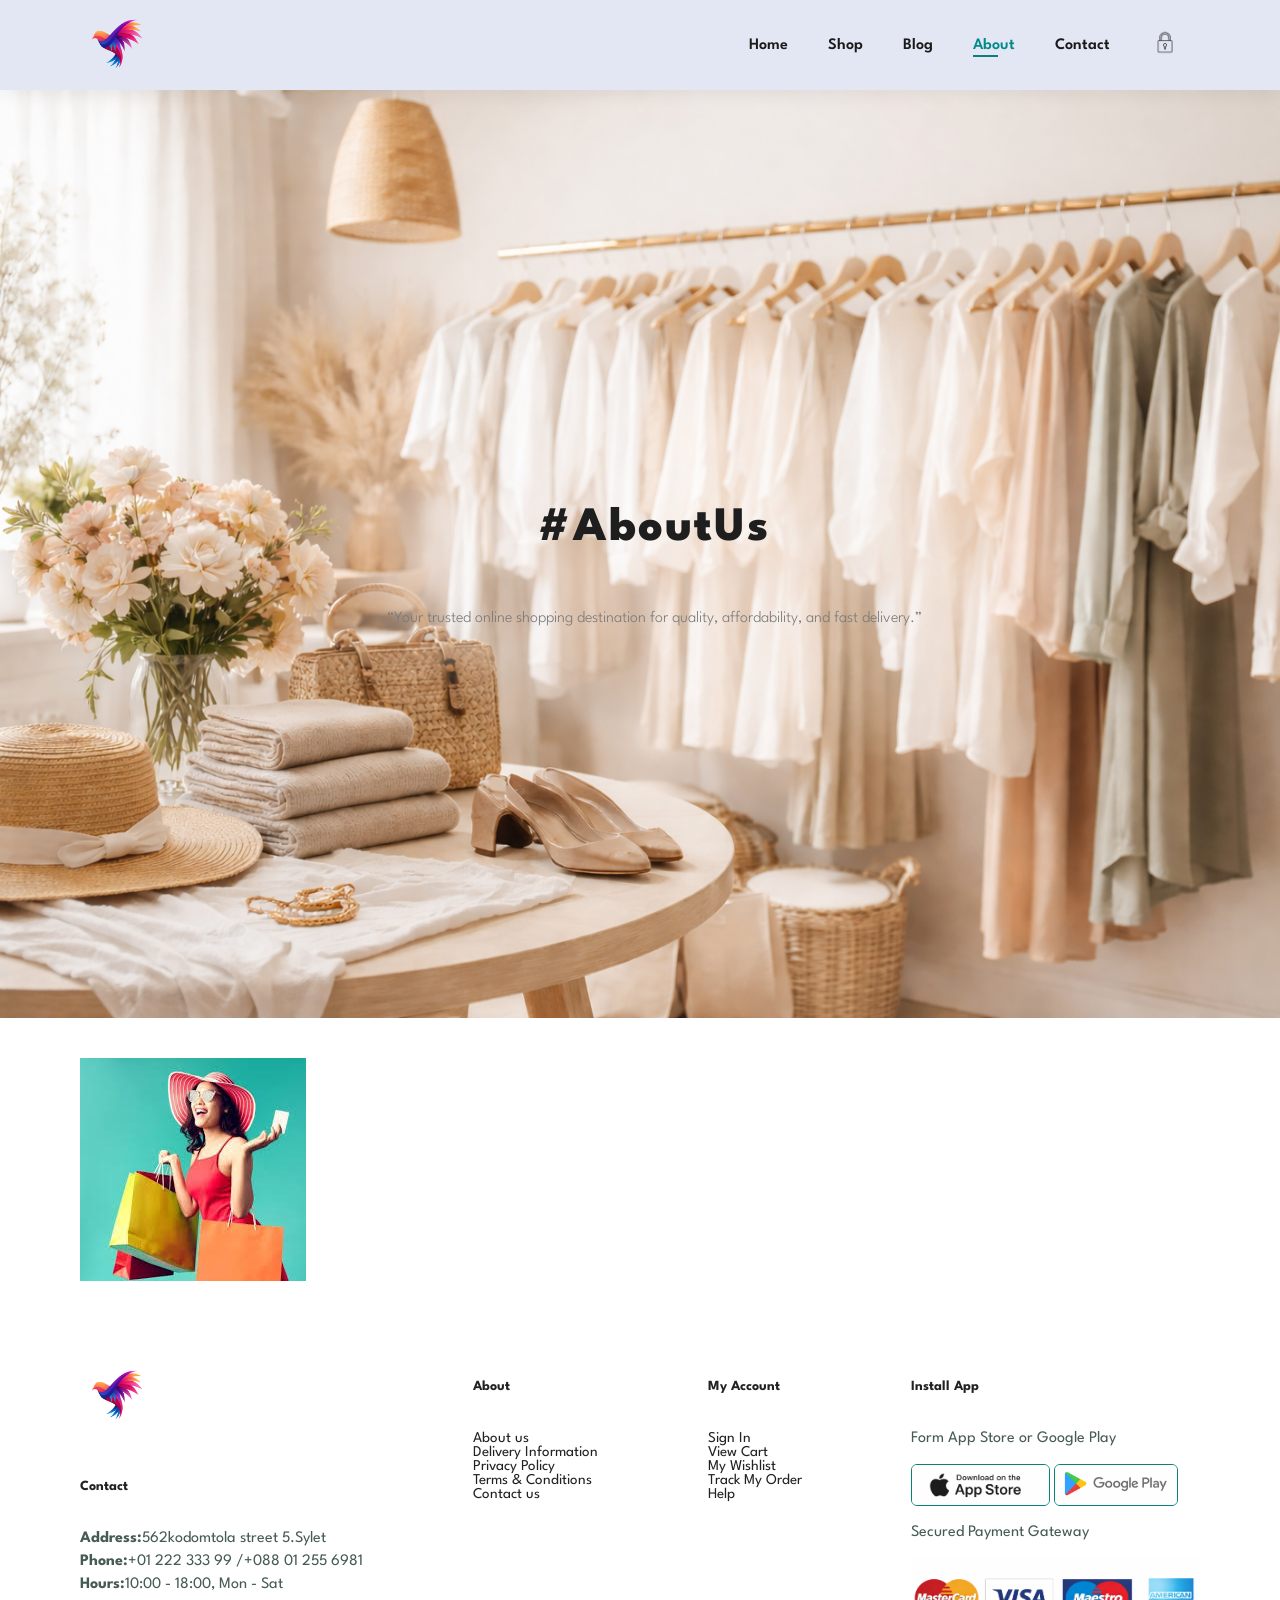
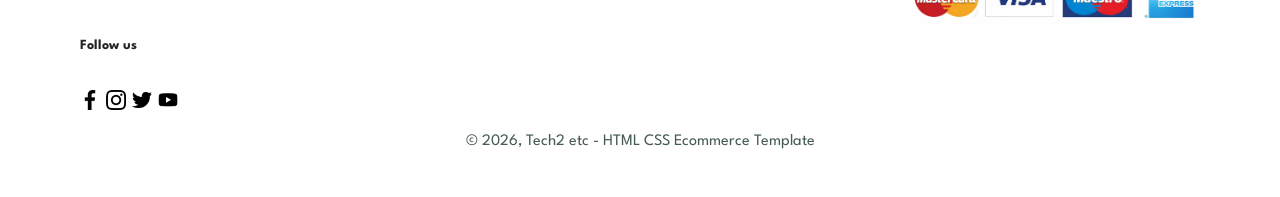
==== about.html @ f802324c "About.html" ====
<html lang="en">
    <head>
        <meta charset="UTF-8">
        <meta name="viewport" content="width=device-width, initial-scale=1.0">
        <title>Ecommerce</title>
        <link
    rel="stylesheet"
    href="https://cdnjs.cloudflare.com/ajax/libs/font-awesome/6.5.1/css/all.min.css"
    integrity="sha512-DTOQO9RWCH3ppGqcWaEA1BIZOC6xxalwEsw9c2QQeAIftl+Vegovlnee1c9QX4TctnWMn13TZye+giMm8e2LwA=="
    crossorigin="anonymous"
    referrerpolicy="no-referrer"
    />
    
        <link rel="stylesheet" href="style.css">
    </head>
    <body>
        
    <section id="header">
        <a href="#"><img src="image/logo3.png" height="70" class="logo"></a>
        <div>
            <ul id="navbar">
                <li><a  href="index.html">Home</a></li>
                <li><a  href="shop.html">Shop</a></li>
                <li><a  href="blog.html">Blog</a></li>
                <li><a class="active"  href="about.html">About</a></li>
                <li><a href="contact.html">Contact</a></li>
                <li id="lg-bag"><a href="cart.html"><img src="image/lock1.png" height="30"></a></li>
                <a href="#" id="close"><img src="image/close.png" height="10" alt=""></a>

            </ul>
        </div>
        <div id="mobile">
            <a href="cart.html"><img src="image/lock1.png" height="30"></a>
            <img id="bar" src="image/menu.png"height="30" alt="">
        </div>
    </section>
    <section id="page-header" class="about-header">
        <h2>#AboutUs</h2>
        <p>“Your trusted online shopping destination for quality, affordability, and fast delivery.”</p>
    </section>

   <section id="about-header" class="section-p1">
    <img src="image/About/P5.jpg" alt="About Image">
</section>

    <footer class="section-p1">
        <div class="col">
            <img class="logo" src="image/logo3.png" height="70" alt="">
            <h4>Contact</h4>
            <p><strong>Address:</strong>562kodomtola street 5.Sylet</p>
            <p><strong>Phone:</strong>+01 222 333 99 /+088 01 255 6981 </p>
            <p><strong>Hours:</strong>10:00 - 18:00, Mon - Sat</p>
            <div class="follow">
                <h4>Follow us</h4>
                <div class="icon">
                    <img src="image/facebook.png"height= "20" alt="">
                    <img src="image/instagram.png" height="20">
                    <img src="image/twitter.png"height= "20" alt="">
                    <img src="image/youtube.png"height= "20" alt="">

                </div>
            </div>
        </div>

        <div class="col">
            <h4>About</h4>
            <a href="#">About us</a>
            <a href="#">Delivery Information</a>
            <a href="#">Privacy Policy</a>
            <a href="#">Terms & Conditions</a>
            <a href="#">Contact us</a>
        </div>

        <div class="col">
            <h4>My Account</h4>
            <a href="#">Sign In</a>
            <a href="#">View Cart</a>
            <a href="#">My Wishlist</a>
            <a href="#">Track My Order</a>
            <a href="#">Help</a>
        </div>

        <div class="col install">
            <h4>Install App</h4>
            <p>Form App Store or Google Play</p>
            <div class="row">
                <img src="image/app store.png" height="40">
                <img src="image/google play 1.png "height="40" alt="">
            </div>
             <p>Secured Payment Gateway</p>
            <img src="image/pay.png"height="80" alt="">
             <g></g>
        </div>

        <div class="copyright">
            <p>© 2026, Tech2 etc - HTML CSS Ecommerce Template</p>
        </div>
    </footer>


    <script src="script.js"></script>
    </body>
    </html>
---- style.css ----
@import url('https://fonts.googleapis.com/css2?family=Spartan:wgth@100;200;300;400;500;600;700;800;900$display=swap');
body{
    margin:0;
    padding:0;
    box-sizing: border-box;
    font-family: 'Spartan',sans-serif;
}

h1{
    font-size: 50px;
    line-height: 64px;
    color:#222;
}

h2{
    font-size: 46px;
    line-height: 54px;
    color:#222;
}

h4{
    font-size: 20px;
    color:#222;
}

h6{
    font-weight: 700;
    font-size: 12px;
    
}
p{
    font-size: 16px;
    color:#465b52;
    margin: 15px 0 20px 0;
}

.section-p1{
    padding: 40px 80px;
}

.section-m1{
    margin: 40px 0;
}
button.normal{
    font-size: 14px;
    font-weight: 600;
    padding: 15px 30px;
    color: #000;
    background-color: #fff;
    border-radius: 4px;
    cursor: pointer;
    border: none;
    outline: none;
    transform: .2s;
}

button.white{
    font-size: 13px;
    font-weight: 600;
    padding: 11px 18px;
    color: #fff;
    background-color:transparent;
    cursor: pointer;
    border: 1px solid;
    outline: none;
    transform: .2s;
}
body{
    width: 100%;
}

#header{
    display: flex;
    align-items: center;
    justify-content: space-between;
    padding: 10px 80px;
    background: rgba(227, 230, 243, 0.98);
    box-shadow: 0 5px 15px rgba(0, 0, 0, 0.06);
    z-index: 999;
    position:sticky;
    top: 0;
    left: 0;
    
}
#navbar{
    display: flex;
    align-items: center;
    justify-content:center ;
}
#navbar li{
    list-style: none;
    padding: 0 20px;
    position: relative;
}

#navbar li a{
    text-decoration: none;
    font-size: 16px;
    font-weight: 600;
    color: #1a1a1a;
    transition: 0.3s ease;
}

#navbar li a:hover,
#navbar li a.active{
    color: darkcyan;
}
#navbar li a.active::after,
#navbar li a:hover::after{
    content: "";
    width:30%;
    height: 2px;
    background: #088178;
    position: absolute;
    bottom: -4px;
    left: 20px;
}

#mobile{
    display: none;
    align-items: center;
}
#close{
    display: none;
}


#hero{
    background-color: #e3e6f3fa; 
    
    background-image:url("image/back.png") ;
    height:90vh;
    width: 100%;
    background-size: contain;
    background-repeat: no-repeat;
    background-position:  top 25% right 0;
    background-blend-mode: multiply;
    padding: 0px 80px;
    display: flex;
    flex-direction: column;
    align-items:flex-start;
    justify-content: center;

}
#hero h1,
#hero h2,
#hero h4 {
  margin: 0;
  line-height: 1.2;
}
#hero h4{
    padding-bottom: 15px;
}
#hero h1{
    color: #088178;
}

#hero button {
  background-image: url("../image/button.png");
  background-color: transparent;
  background-repeat: no-repeat;
  background-size: 100% 100%;   

  color: #088178;
  border: 0;
  padding: 14px 80px 14px 65px;
  cursor: pointer;
  font-weight: 700;
  font-size: 15px;
}
#feature {
    display: flex;
    align-items: center;
    justify-content:space-between ;
    flex-wrap: wrap;
}
#feature .fe-box{
    width: 150px;
    text-align: center;
    padding:  15px;
    box-shadow: 20px 20px 34px rgba(0, 0, 0, 0.03);
    border: 1px solid #cce7d0;
    border-radius: 4px;
    margin: 15px 0;
}

#feature .fe-box:hover{
    box-shadow: 10px 10px 54px rgba(70, 62, 221, 0.3);
}
#feature .fe-box img{
    width: 100%;
    height: 100px;
    object-fit: cover;
    margin-bottom: 10px;
}
#feature .fe-box h6{
    display:inline-block;
    padding: 9px 10px 6px 8px;
    line-height: 1;
    border-radius: 4px;
    color: #088178;
    background-color: #fddde4;
}
#feature .fe-box:nth-child(2) h6{
    background-color:#cdebbc ;
}
#feature .fe-box:nth-child(3) h6{
    background-color:#d1e8f2 ;
}
#feature .fe-box:nth-child(4) h6{
    background-color:#cdd4f8 ;
}
#feature .fe-box:nth-child(5) h6{
    background-color:#f6dbf6 ;
}
#feature .fe-box:nth-child(6) h6{
    background-color:#fff2e5 ;
}
#product1,
#product2{
    text-align: center;
}
#product1 .pro-container,
#product2 .pro-container{
    display: flex;
    justify-content: space-between;
    padding-top:20px ;
    flex-wrap: wrap;
}
.category-heading{
    flex-basis: 100%;
    width: 100%;
    text-align: left;
    margin-top: 40px;
    margin-bottom: 10px;
    font-size: 26px;
}
#product1 .pro,
#product2 .pro{
    width:22%;
    min-width: 250px;
    padding: 10px 12px;
    border:1px solid #cce7d0;
    border-radius: 25px;
    cursor: pointer;
    box-shadow: 20px 20px 30px rgba(0,0,0,0.02);
    margin: 15px 0;
    transition: 0.2s ease;
    position: relative;
    
}
#product1 .pro:hover,
#product2 .pro:hover{
    box-shadow: 10px 10px 54px rgba(70, 62, 221, 0.3);
}

#product1 .pro img,
#product2 .pro img{
    width: 100%;
    height: 250px;
    object-fit:fill;
    border-radius: 20px ;
}
#product1 .pro .des,
#product2 .pro .des{
    text-align: start;
    padding: 6px 0;
    

}

#product1 .pro .des span,
#product2 .pro .des span{
    color: #606063;
    font-size: 12px;
}
#product1 .pro .des h5,
#product2 .pro .des h5{
    padding: 4px;
    color: #1a1a1a; 
    font-size: 20px;
    
}
#product1 .pro .des i,
#product2 .pro .des i {
    font-size: 12px;
    color: rgb(243,181,25);
}

#product1 .pro .des h4,
#product2 .pro .des h4{
    padding-top: 7px;
    font-size: 20px;
    font-weight: 700;
    color: #088178;
    
}
#product1 .pro .des span,
#product1 .pro .des h5,
#product1 .pro .des h4 {
    margin: 2px 0;
    line-height: 1.2;}
#product2 .pro .des span,
#product2 .pro .des h5,
#product2 .pro .des h4 {
    margin: 2px 0;
    line-height: 1.2;
}
#product1 .pro .cart,
#product2 .pro .cart{
    width: 40px;
    height: 40px;
    line-height: 40px;
    display: flex;
    align-items: center !important;
    justify-content: center !important;
    border-radius: 50%;
    background-color: #e8f6ea !important;
    color: #088178 !important;
    border:1px solid #cce7d0;
    cursor: pointer;
    position: absolute;
    bottom: 20px;
    right: 10px;
}
/* Lightbox styles - White background like Amazon/Daraz */
.lightbox {
    display: none;
    position: fixed;
    z-index: 1000;
    left: 0;
    top: 0;
    width: 100%;
    height: 100%;
    background-color: rgba(255,255,255,0.98);
}

.lightbox-content {
    position: relative;
    width: 90%;
    height: 90%;
    margin: 2% auto;
    display: flex;
    gap: 30px;
    background: white;
    border-radius: 12px;
    box-shadow: 0 10px 40px rgba(0,0,0,0.2);
    padding: 30px;
}

/* Left side - Image section */
.image-section {
    flex: 1;
    display: flex;
    flex-direction: column;
    align-items: center;
    justify-content: center;
    position: relative;
    background: #fafafa;
    border-radius: 8px;
    padding: 20px;
}

.lightbox-img {
    max-width: 100%;
    max-height: 60vh;
    object-fit: contain;
    border-radius: 8px;
}

/* Right side - Product details */
.details-section {
    flex: 0.8;
    padding: 20px;
    overflow-y: auto;
}

.product-title {
    font-size: 24px;
    font-weight: 600;
    color: #333;
    margin-bottom: 15px;
    line-height: 1.3;
}

.product-category {
    display: inline-block;
    background: #f0f0f0;
    padding: 5px 15px;
    border-radius: 20px;
    font-size: 14px;
    color: #666;
    margin-bottom: 20px;
}

.product-description {
    font-size: 16px;
    line-height: 1.8;
    color: #444;
    margin: 20px 0;
    padding: 15px 0;
    border-top: 1px solid #eee;
    border-bottom: 1px solid #eee;
}

.product-price {
    font-size: 32px;
    font-weight: 700;
    color: #e67e22;
    margin: 20px 0;
}

.product-price small {
    font-size: 16px;
    font-weight: 400;
    color: #999;
}

.rating-section {
    display: flex;
    align-items: center;
    gap: 15px;
    margin: 20px 0;
}

.stars {
    color: #f9c74f;
    font-size: 20px;
}

.rating-count {
    color: #666;
    font-size: 14px;
}

.stock-status {
    color: #27ae60;
    font-weight: 600;
    margin: 15px 0;
}

.stock-status.low-stock {
    color: #e67e22;
}

.stock-status.out-stock {
    color: #e74c3c;
}

.add-to-cart-btn {
    background: #e67e22;
    color: white;
    border: none;
    padding: 15px 40px;
    font-size: 18px;
    border-radius: 8px;
    cursor: pointer;
    transition: 0.3s;
    margin-top: 20px;
}

.add-to-cart-btn:hover {
    background: #d35400;
    transform: scale(1.02);
}

/* Close button */
.close {
    position: absolute;
    top: 20px;
    right: 30px;
    color: #333;
    font-size: 40px;
    font-weight: 300;
    cursor: pointer;
    z-index: 1001;
    transition: 0.3s;
}

.close:hover {
    color: #e67e22;
    transform: rotate(90deg);
}

/* Navigation buttons */
.lightbox-prev, .lightbox-next {
    position: absolute;
    top: 50%;
    transform: translateY(-50%);
    background: white;
    color: #333;
    border: 1px solid #ddd;
    padding: 15px 20px;
    font-size: 24px;
    cursor: pointer;
    border-radius: 50%;
    transition: 0.3s;
    z-index: 1001;
    box-shadow: 0 2px 10px rgba(0,0,0,0.1);
}

.lightbox-prev:hover, .lightbox-next:hover {
    background: #f8f8f8;
    color: #e67e22;
    border-color: #e67e22;
}

.lightbox-prev { left: -10px; }
.lightbox-next { right: -10px; }

/* Image counter */
.lightbox-counter {
    position: absolute;
    bottom: 20px;
    left: 50%;
    transform: translateX(-50%);
    color: #666;
    background: rgba(255,255,255,0.9);
    padding: 5px 15px;
    border-radius: 20px;
    font-size: 14px;
    border: 1px solid #eee;
}

/* Thumbnails */
.thumbnail-container {
    display: flex;
    gap: 10px;
    margin-top: 20px;
    padding: 10px 0;
    max-width: 100%;
    overflow-x: auto;
}

.thumbnail-container img {
    width: 60px;
    height: 60px;
    object-fit: cover;
    border-radius: 5px;
    cursor: pointer;
    border: 2px solid transparent;
    transition: 0.3s;
}

.thumbnail-container img:hover {
    border-color: #e67e22;
    transform: scale(1.05);
}

.thumbnail-container img.active-thumbnail {
    border-color: #e67e22;
    box-shadow: 0 0 10px rgba(230,126,34,0.3);
}

/* Hide scrollbar but keep functionality */
.thumbnail-container::-webkit-scrollbar {
    height: 5px;
}

.thumbnail-container::-webkit-scrollbar-thumb {
    background: #ccc;
    border-radius: 5px;
}
#banner {
    display:flex;
    flex-direction: column;
    justify-content: center;
    align-items:flex-start;
    text-align:left;
    padding-left: 50px;
    background-image:url("image/b2.png") ;
    width: 100%;
    height: 40vh;
    background-size: cover;
    background-position: center;
}
#banner h4{
    color: #cce7d0;
    font-size: 16px;
}
#banner h2{
    color: #cce7d0;
    font-size: 30px;
    padding: 10px 0;
}
#banner h2 span{
    color:#e74c3c;
    
}
#banner h2,
#banner h4 ,
#banner3 h2,
#banner3 h3{
  margin: 0;
  line-height: 1.2;
}
#banner button:hover{
    background: #088178;
    color: #fff;

}
#sm-banner{
    display: flex;
    justify-content: space-between;
    flex-wrap: wrap;
}
#banner3{
    display: flex;
    justify-content: space-between;
    flex-wrap: wrap;
    padding: 0 80px;
    gap:15px;
}
#sm-banner .banner-box{
    display:flex;
    flex-direction: column;
    justify-content: center;
    align-items:flex-start;
    padding-left: 50px;
    background-image:url("image/b5.png") ;
    min-width: 580px;
    height: 50vh;
    background-size: cover;
    background-position: center;
}
#sm-banner .banner-box2{
     background-image:url("image/b3.png") ;
}
#sm-banner h4{
    color:#fff;
    font-size: 20px;
    font-weight: 300;
}
#sm-banner h2{
    color:#fff;
    font-size: 28px;
    font-weight: 800;
}
#sm-banner span{
    color:#fff;
    font-size: 14px;
    font-weight: 500;
    padding-bottom: 15px ;
}
#sm-banner .banner-box h4,
#sm-banner .banner-box h2,
#sm-banner .banner-box span {
    margin: 0; 
    line-height: 1.2; 
}
#sm-banner .banner-box:hover button{
    background: #088178;
    border: 1px solid #088178;
}
#banner3 .banner-box{
    display:flex;
    flex:0 1 30%;
    flex-direction: column;
    justify-content: center;
    align-items:flex-start;
    text-align: left;
    padding-left: 20px;
    background-image:url("image/b4.png") ;
    min-width: 0;
    height: 30vh;
    background-size: cover;
    background-position: center;
    margin-bottom: 20px;
}
#banner3 .banner-box2{
 background-image: url("image/b6.png");   
}
#banner3 .banner-box3{
 background-image: url("image/b7.png");   
}
#banner3 h2{
    color: #fff;
    font-size: 22px;
    font-weight: 900;
}
#banner3 h3{
    color:#ec544e;
    font-size: 15px;
    font-weight: 800;
}
#newsletter{
    display:flex;
    justify-content: space-between;
    flex-wrap: wrap;
    align-items: center;
   
    background-repeat: no-repeat;
    background-position: 20% 30%;
    background-color: #041e42;
}
#newsletter h4{
    font-size:22px;
    font-weight: 700;
    color: #fff;
}
#newsletter p{
    font-size:14px;
    font-weight: 700;
    color: #818ea0;
}
#newsletter p span{

    color: #ffbd27;
}
#newsletter .form{
    display: flex;
    width: 40%;
}
#newsletter input{
    height: 3.125rem;
    padding: 0 1.25em;
    font-size: 14px;
    width:100%;
    border: 1px solid transparent;
    border-radius: 4px;
    outline: none;
    border-top-right-radius:0 ;
    border-bottom-right-radius: 0;
}
#newsletter button{
    background-color:#088178 ;
    color: #fff;
    white-space:nowrap ;
    border-top-left-radius:0;
    border-bottom-left-radius: 0;
}

footer{
    display: flex;
    flex-wrap: wrap;
    justify-content: space-between;
}

footer .col{
    display: flex;
   flex-direction: column;
   align-items: flex-start;
   margin-bottom: 20px;
}
footer .copyright{
    width: 100%;
    text-align: center;
}
/* Shop page */
#page-header{
    background-image: url("image/b3.png");
    width: 100%;
    height:100vh;
    background-size: cover;
    display: flex;
    justify-content:center;
    text-align:center;
    flex-direction: column;
    padding: 14px;

}
#page-header h2,
#page-header p{
    color:#fff;
}
#pagination{
    text-align: center;
}

#pagination a{
    text-decoration:none;
    background-color: #088178;
    padding: 15px 20px;
    border-radius:4px;
    color:#fff;
    font-weight: 600;
}

 
footer .logo{
    margin-bottom: 30px;
}
footer h4{
    font-size: 14px;
    padding-bottom: 20px;
}
footer p{
    font-size: 16px;
    margin: 0 0 8px 0
}
footer a{
    font-size: 15px;
    text-decoration: none;
    color:#222;
    margin: bottom 10px; ;
}
footer .follow{
    margin-top: 20px;
}
footer .follow img{
    color: #465b52;
    padding-right: 2px;
    cursor: pointer;
}
footer .install .row img{
    border: 1px solid #088178;
    border-radius: 6px;
}
footer .install img{
    margin: 10px 0 15px 0;
}

footer .follow img:hover{
    transform: scale(1.2);
    transition: 0.3s;
}
footer a:hover{
    color: #088178;
}

@media (max-width:799px){
    .section-p1 {
    padding: 40px 40px;
}
    #navbar {
    display: flex;
    flex-direction: column;
    align-items:flex-start;
    justify-content:flex-start;
    position:fixed;
    top: 0;
    right: -300px;
    height: 100vh;
    width: 300px;
    background-color: #E3E6F3;
    box-shadow: 0 40px 60px rgb(0,0, 0,0.1);
    padding: 80px 0 0 10px;
    transition: 0.3s;  
} 
 #navbar.active{
    right:0px;

 }
 #navbar li{
    margin-bottom: 25px;
 }
 #mobile{
    display:flex;
    align-items: center;
}
 #mobile img:hover{
    transform: scale(1.2);
    transition: 0.3s;
    font-size: 24px;
    padding-left: 20px;
 }
 #close{
    display: initial;
    position:absolute;
    top: 30px;
    left: 30px;
    color: #222;
    font-size: 24px;
 }
 #lg-bag{
    display: none;
 }
 #hero {
    
    height: 70vh;
    padding: 0px 80px;
    background-position: top 30% right 20%;
    
}
#feature {
    justify-content:center;
}
#feature .fe-box {
    
    margin: 15px 15px;
}
#product1 .pro-container, #product2 .pro-container {
    justify-content:center;
}
#product1 .pro, #product1 .pro {
    margin: 15px;
}
#banner {
    height: 20vh;
    
}
#sm-banner .banner-box {
    min-width: 100%;
    height: 40vh;
    background-size: cover;
    background-position: center;
}
#banner3 {
    display: flex;
    justify-content: space-between;
    flex-wrap: nowrap;
    gap: 15px;
    padding: 0 40px;
}
#banner3 .banner-box {
 width: 32%;  
}
}

@media(max-width:477px){
    .section-p1 {
    padding: 20px;
}
    #header {
    padding: 10px 30px;
}
#hero {
    padding: 0px 20px;
    background-position: 55%;
}
h1 {
    font-size: 38px;
}
h2 {
    font-size: 32px;
}
#feature {
    justify-content: space-between;
}
#feature .fe-box {
    width: 150px;
    
    margin: 0 0 15px 0;
}
#product1 .pro, #product2 .pro {
    width: 100%;
    
}
#sm-banner .banner-box2 {
 margin-top: 20px;   
}
#banner3 {
    padding: 0 20px;
}
#banner3 .banner-box{
    width:100%;
}
#newsletter {
    padding:40px 20px;
}
#newsletter .form {
    display: flex;
    width: 100%;
}
}
.product-colors {
    margin: 10px 0;
    display: flex;
    gap: 8px;
}

.color-dot {
    width: 25px;
    height: 25px;
    border-radius: 50%;
    display: inline-block;
    cursor: pointer;
    border: 1px solid #ddd;
}

.color-dot:hover {
    transform: scale(1.1);
    border-color: #333;
}
.pro {
    position: relative;
    overflow: hidden;
}

.color-overlay {
    mix-blend-mode: color;
    animation: fadeOut 0.5s ease forwards;
    border-radius: 20px;
}

@keyframes fadeOut {
    0% { opacity: 1; }
    100% { opacity: 0; visibility: hidden; }
}

.product-image {
    transition: filter 0.3s ease, transform 0.2s ease;
}
#prodetails .single-pro-image{
   width:40%;
   margin-right: 50px;
}
.small-img-group{
    display: flex;
    justify-content: space-between;
}

#prodetails{
    display:flex;
    margin-top: 20px;
}
#prodetails .single-pro-details select{
   display:block;
   padding: 5px 10px;
   margin-bottom: 10px;
}
#prodetails .single-pro-details input{
    width: 50px;
    height: 47px;
    padding-left: 10px;
    font-size: 16px;
    margin-right: 10px;
}

#prodetails .single-pro-details input.focus{
outline: none;
}
#prodetails .single-pro-details button{
    background-color: #088178;
    color: white
}
#prodetails .single-pro-details span{
   line-height: 25px;
}
.product-rotate {
    margin-top: 8px;
}

.rotate-btn {
    display: inline-flex;
    align-items: center;
    justify-content: center;
    width: 35px;
    height: 35px;
    border-radius: 50%;
    background: #eee;
    cursor: pointer;
    transition: 0.3s;
    font-size: 16px;
}

.rotate-btn:hover {
    background: #088178;
    color: #fff;
    transform: rotate(90deg);
}
/* About Us */

#page-header.about-header{
    background-image: url("image/About/Banner.png");
}
#page-header h2 {
    font-size: 48px;
    font-weight: 800; 
    color: #1E1E1E; 
    letter-spacing: 2px;
}
#page-header p {
    font-size: 16px;
    font-weight: 300;
    color: #7A7A7A;
}
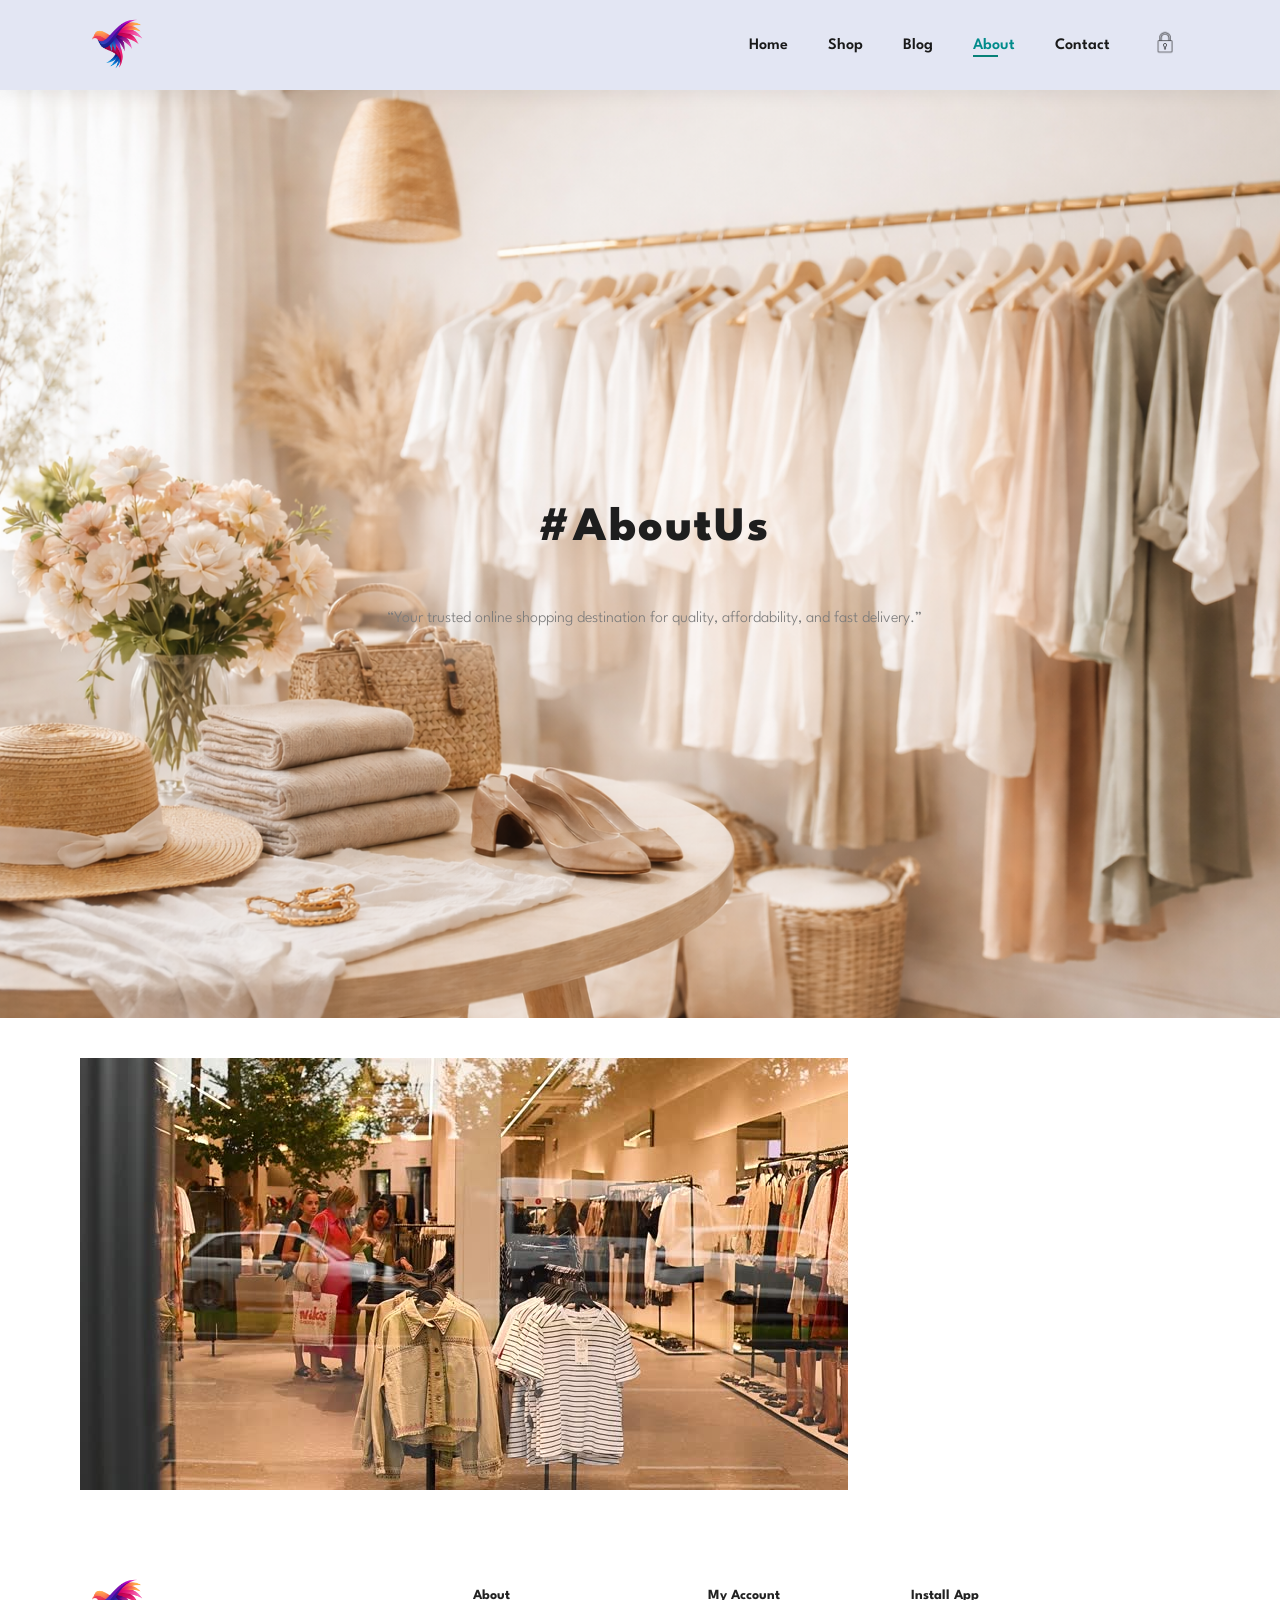
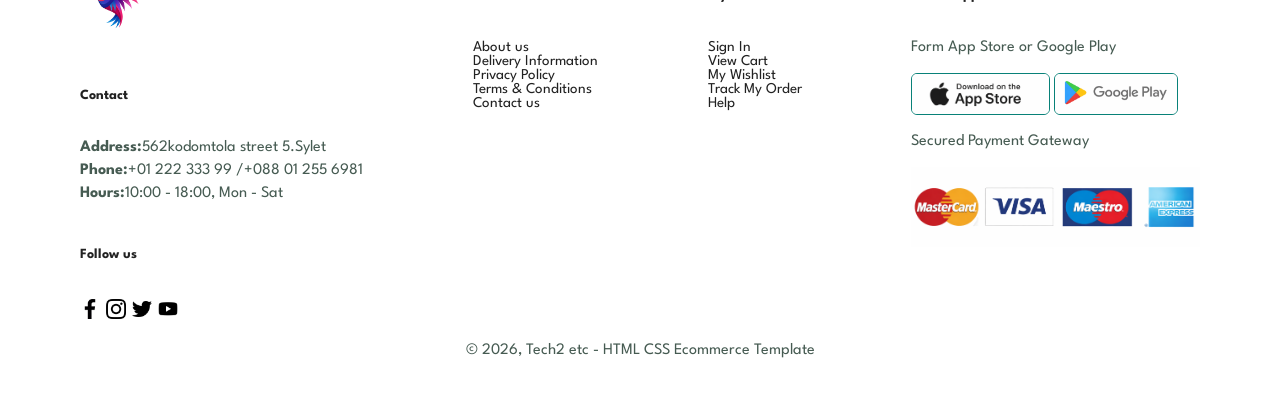
==== commit 3cadc8ac: "about.html" ====
--- a/about.html
+++ b/about.html
@@ -40,7 +40,7 @@
     </section>
 
    <section id="about-header" class="section-p1">
-    <img src="image/About/P5.jpg" alt="About Image">
+    <img src="image/About/b2.jpg" alt="About Image">
 </section>
 
     <footer class="section-p1">
--- a/style.css
+++ b/style.css
@@ -818,10 +818,15 @@
 footer a:hover{
     color: #088178;
 }
+/*About page*/
+#page-header.about-header{
+background-image:url("image/About/IM2.png");
+}
 
 @media (max-width:799px){
     .section-p1 {
     padding: 40px 40px;
+    
 }
     #navbar {
     display: flex;
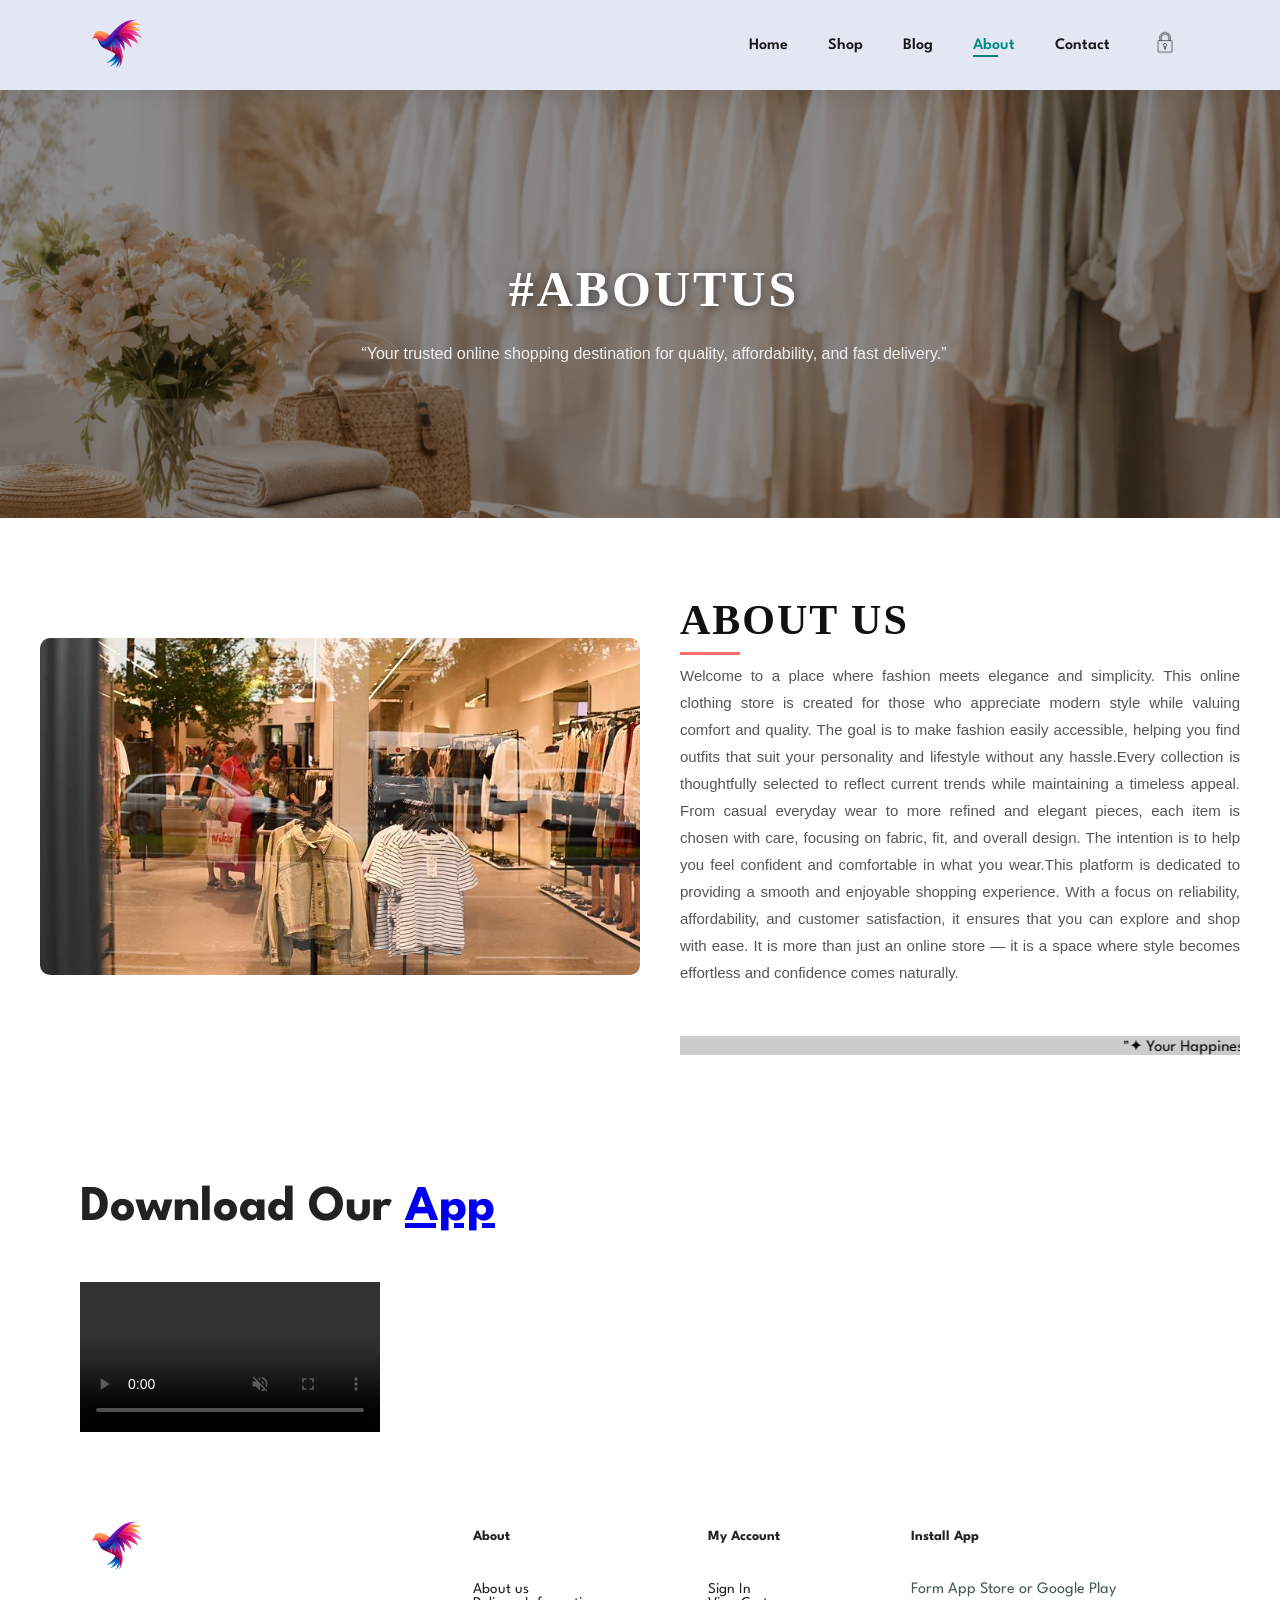
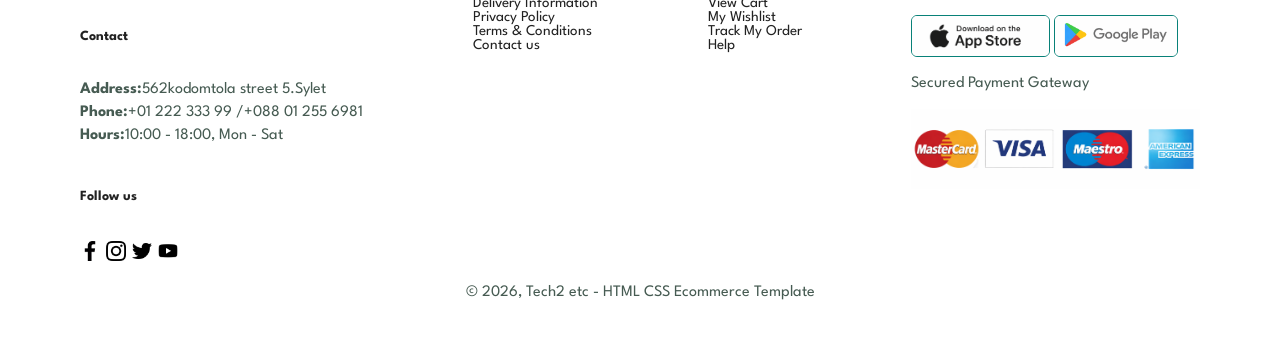
==== commit b070bc8b: "About.html" ====
--- a/about.html
+++ b/about.html
@@ -33,16 +33,42 @@
             <a href="cart.html"><img src="image/lock1.png" height="30"></a>
             <img id="bar" src="image/menu.png"height="30" alt="">
         </div>
-    </section>
-    <section id="page-header" class="about-header">
-        <h2>#AboutUs</h2>
-        <p>“Your trusted online shopping destination for quality, affordability, and fast delivery.”</p>
-    </section>
+</section> 
+<section id="page-header" class="about-header"> 
+    <h2>#AboutUs</h2> 
+    <p>“Your trusted online shopping destination for quality, affordability, and fast delivery.”</p> 
 
-   <section id="about-header" class="section-p1">
-    <img src="image/About/b2.jpg" alt="About Image">
+
+ 
 </section>
 
+    
+   <section id="about-header" class="section-p1">
+    <img src="image/About/b2.jpg" alt="">
+    <div>
+        <h2>About US</h2>
+        <p>Welcome to a place where fashion meets elegance and simplicity. This online clothing store is created for those who appreciate modern style while valuing comfort and quality. The goal is to make fashion easily accessible, helping you find outfits that suit your personality and lifestyle without any hassle.Every collection is thoughtfully selected to reflect current trends while maintaining a timeless appeal. From casual everyday wear to more refined and elegant pieces, each item is chosen with care, focusing on fabric, fit, and overall design. The intention is to help you feel confident and comfortable in what you wear.This platform is dedicated to providing a smooth and enjoyable shopping experience. With a focus on reliability, affordability, and customer satisfaction, it ensures that you can explore and shop with ease. It is more than just an online store — it is a space where style becomes effortless and confidence comes naturally.
+        </p>
+
+        <abbr title=""> </abbr>
+    
+        <br><br>
+
+        <marquee bgcolor ="#ccc" loop ="-1" scrollamount="5" width ="100%">"✦ Your Happiness Starts With a Click✦Shop With Us✦"
+
+        </marquee>
+    </div>
+</section>
+<section id ="about-app" class="section-p1">
+    <h1>Download Our <a href="#">App</a> </h1>
+    <div class="video-section">
+  <video class="about-video" controls autoplay muted loop>
+    <source autoplay muted loop src="/image/About/Video.mp4" type="video/mp4">
+
+  </video>
+</div>
+
+</section>
     <footer class="section-p1">
         <div class="col">
             <img class="logo" src="image/logo3.png" height="70" alt="">
--- a/style.css
+++ b/style.css
@@ -749,9 +749,9 @@
 }
 /* Shop page */
 #page-header{
-    background-image: url("image/b3.png");
+    background-image: url("image/back.s");
     width: 100%;
-    height:100vh;
+    height:30vh;
     background-size: cover;
     display: flex;
     justify-content:center;
@@ -776,6 +776,71 @@
     color:#fff;
     font-weight: 600;
 }
+/*blog page */
+#page-header.blog-header{
+background-image: url("image/blog-back.jpg");
+    width: 100%;
+    height:40vh;
+    background-size: cover;
+    display: flex;
+    justify-content:center;
+    text-align:center;
+    flex-direction: column;
+    padding: 14px;
+    
+}
+#blog {
+    padding: 100px 100px 0 100px;
+img {
+  width: 300px;
+  height: 200px;
+  object-fit: cover;
+}
+}
+#blog .blog-box{
+    display:flex;
+    align-items: center;
+    width:100%;
+    position: relative;
+    padding-bottom: 90px;
+}
+#blog .blog-details{
+   width: 40%;
+   height:60%; 
+   margin-left: 25px;
+}
+#blog .blog-details a{
+    text-decoration: none;
+    font-size: 11px;
+    color: black;
+    font-weight: 700;
+    position: relative;
+    transition: 0.3s;
+}
+#blog .blog-details a::after{
+  content:"";
+  width:50px;
+  height: 1px;
+  background-color: black;
+  position: absolute;
+  top:4px;
+  right: -60px;
+}
+#blog .blog-details a:hover{
+color:#088178;
+}
+#blog .blog-details a:hover::after{
+    background-color: #088178;
+}
+#blog .blog-box h1{
+    position:absolute;
+    top:-40px;
+    left:0;
+    font-size: 60px;
+    font-weight: 600;
+    color :#606063;
+    z-index: -9;
+}
 
  
 footer .logo{
@@ -818,10 +883,7 @@
 footer a:hover{
     color: #088178;
 }
-/*About page*/
-#page-header.about-header{
-background-image:url("image/About/IM2.png");
-}
+
 
 @media (max-width:799px){
     .section-p1 {
@@ -1055,19 +1117,196 @@
     color: #fff;
     transform: rotate(90deg);
 }
-/* About Us */
-
-#page-header.about-header{
-    background-image: url("image/About/Banner.png");
-}
+/*PAGE HEADER (Top Banner) */
+#page-header.about-header {
+  position: relative;
+  background-image: url("image/About/Banner.png");
+  background-size: cover;
+  background-position: center;
+  background-repeat: no-repeat;
+  height: 400px;
+  width: 100%;
+
+  display: flex;
+  flex-direction: column;
+  justify-content: center;
+  align-items: center;
+}
+
+/* Dark overlay for visibility */
+#page-header.about-header::before {
+  content: "";
+  position: absolute;
+  top: 0;
+  left: 0;
+  width: 100%;
+  height: 100%;
+  background: rgba(0, 0, 0, 0.45);
+  z-index: 1;
+}
+
+/* Text above overlay */
+#page-header h2,
+#page-header p {
+  position: relative;
+  z-index: 2;
+}
+
+/* Stylish heading */
 #page-header h2 {
-    font-size: 48px;
-    font-weight: 800; 
-    color: #1E1E1E; 
-    letter-spacing: 2px;
-}
+  font-family: 'Playfair Display', serif;
+  font-size: 50px;
+  font-weight: 600;
+  letter-spacing: 3px;
+  text-transform: uppercase;
+  color: #fff;
+  margin-bottom: 10px;
+  text-shadow: 2px 2px 10px rgba(0,0,0,0.5);
+}
+
+/* Subtitle */
 #page-header p {
-    font-size: 16px;
-    font-weight: 300;
-    color: #7A7A7A;
-}+  font-family: 'Montserrat', sans-serif;
+  font-size: 16px;
+  color: #f1f1f1;
+  text-align: center;
+  max-width: 600px;
+  line-height: 1.6;
+}
+
+
+/*ABOUT SECTION (Header 2) */
+#about-header {
+  display: flex;
+  align-items: center;
+  justify-content: space-between;
+  gap: 40px;
+  padding: 40px;
+}
+
+/* Image */
+#about-header img {
+  width: 50%;
+  height: auto;
+  border-radius: 10px;
+}
+
+/* Text side */
+#about-header div {
+  width: 50%;
+}
+
+/* Stylish About title */
+#about-header h2 {
+  font-family: 'Playfair Display', serif;
+  font-size: 42px;
+  font-weight: 600;
+  letter-spacing: 2px;
+  text-transform: uppercase;
+  color: #111;
+  margin-bottom: 15px;
+  position: relative;
+}
+
+/* Underline effect */
+#about-header h2::after {
+  content: "";
+  width: 60px;
+  height: 3px;
+  background: #ff6b6b;
+  position: absolute;
+  left: 0;
+  bottom: -8px;
+}
+
+/* Paragraph */
+#about-header p {
+  font-family: 'Montserrat', sans-serif;
+  font-size: 15px;
+  color: #555;
+  line-height: 1.8;
+  text-align: justify;
+}
+
+
+/*RESPONSIVE (Mobile) */
+@media (max-width: 768px) {
+  #about-header {
+    flex-direction: column;
+  }
+
+  #about-header img,
+  #about-header div {
+    width: 100%;
+  }
+
+  #page-header h2 {
+    font-size: 32px;
+  }
+}
+.square-video {
+  width: 320px;            /* square size */
+  height: 320px;
+  margin: 40px auto;
+  border-radius: 16px;
+  overflow: hidden;
+  position: relative;
+  box-shadow: 0 10px 25px rgba(0,0,0,0.15);
+  background: black;
+}
+
+/* VIDEO */
+.square-video video {
+  width: 100%;
+  height: 100%;
+  object-fit: cover;
+}
+
+/* GRADIENT OVERLAY */
+.square-video::after {
+  content: "";
+  position: absolute;
+  width: 100%;
+  height: 100%;
+  top: 0;
+  left: 0;
+  background: linear-gradient(
+    to top,
+    rgba(0,0,0,0.6),
+    rgba(0,0,0,0.1),
+    transparent
+  );
+}
+
+/* TEXT */
+.overlay-text {
+  position: absolute;
+  bottom: 15px;
+  left: 15px;
+  color: white;
+  z-index: 2;
+}
+
+.overlay-text h3 {
+  font-size: 16px;
+  margin-bottom: 5px;
+  letter-spacing: 1px;
+}
+
+.overlay-text p {
+  font-size: 12px;
+  opacity: 0.8;
+}
+#about-app.video{
+text-align: center;
+}
+#about-app.video{
+    width: 70%;
+    height:100%;
+    margin:30px auto 0 auto;
+}
+#about-app.video video{
+    width : 100%;
+    height: 100%;
+    border-radius: 20px;
+}
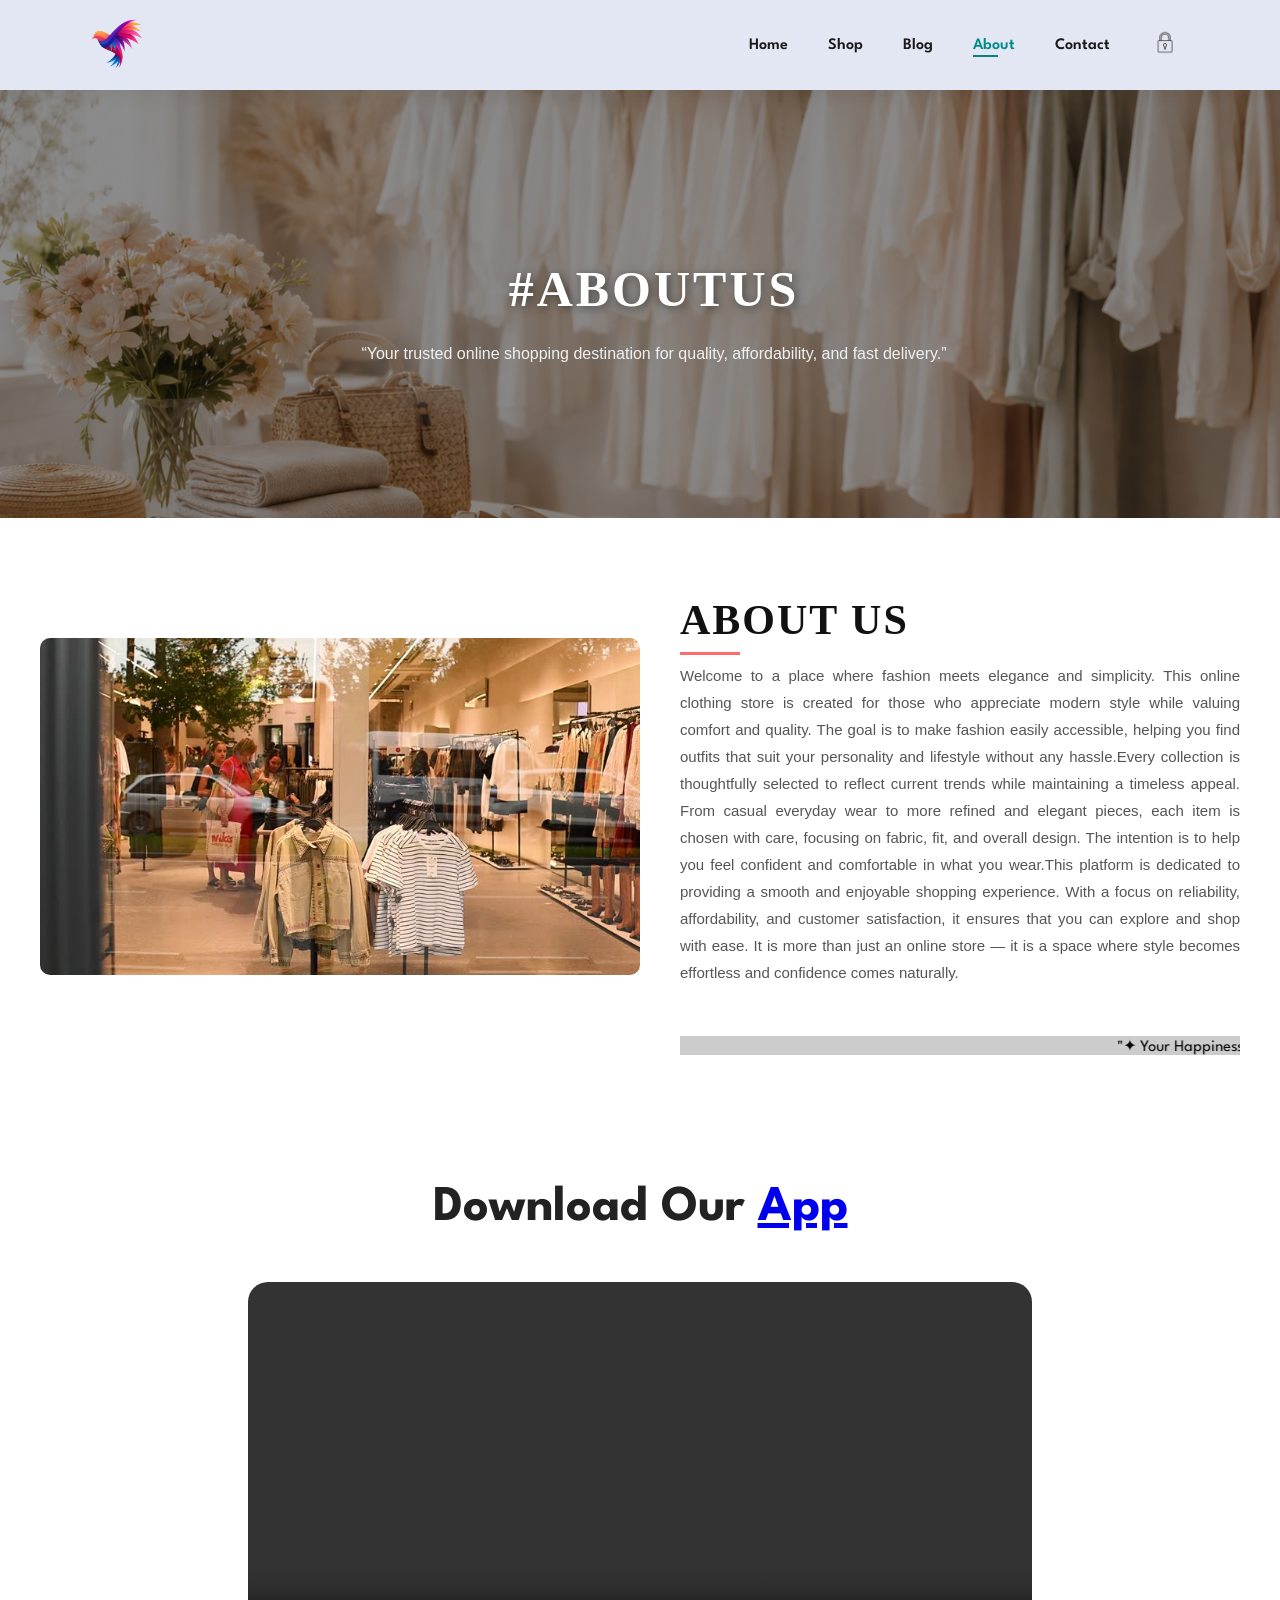
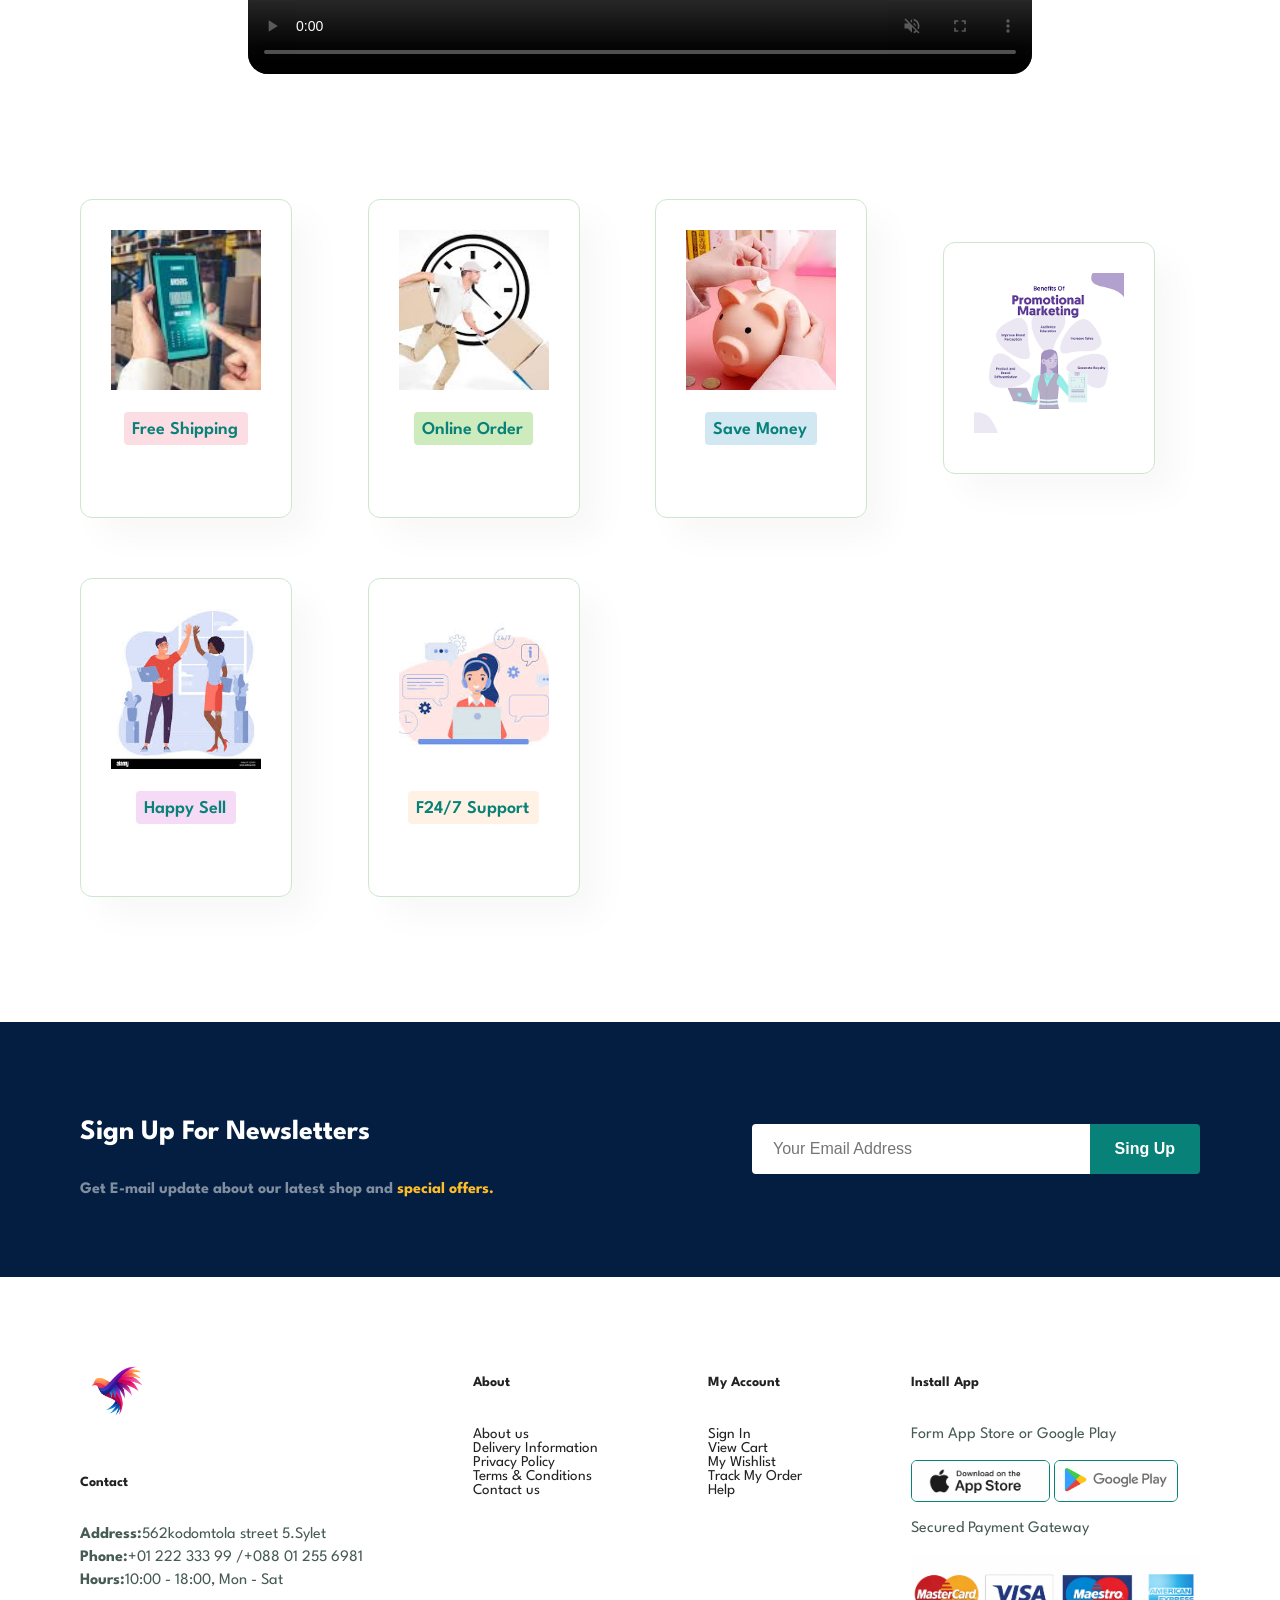
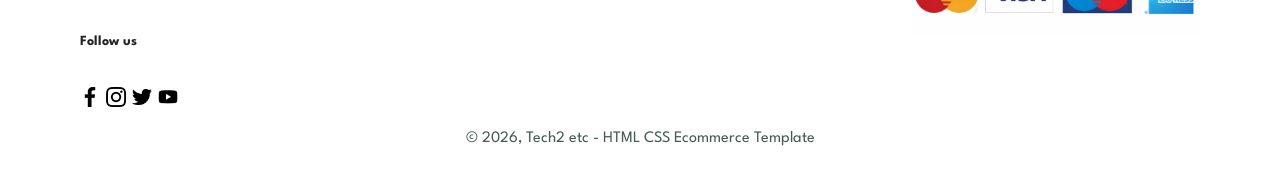
==== commit d73be0fe: "about.html" ====
--- a/about.html
+++ b/about.html
@@ -67,8 +67,42 @@
 
   </video>
 </div>
-
 </section>
+<section id="feature" class="section-p1">
+        <div class="fe-box">
+            <img src="image/features/f1.png" alt="">
+            <h6>Free Shipping</h6>
+        </div>
+        <div class="fe-box">
+            <img src="image/features/online.jpg" alt="">
+            <h6>Online Order</h6>
+        </div>
+        <div class="fe-box">
+            <img src="image/features/save.jpg" alt="">
+            <h6>Save Money</h6>
+        </div>
+        <div class="fe-box">
+            <img src="image/features/promotion.png" alt="">
+        </div>
+        <div class="fe-box">
+            <img src="image/features/sell.jpg" alt="">
+            <h6>Happy Sell</h6>
+        </div>
+        <div class="fe-box">
+            <img src="image/features/support.jpg" alt="">
+            <h6>F24/7 Support</h6>
+        </div>
+    </section>
+    <section id="newsletter" class="section-p1 section-m1">
+        <div class="newstag">
+            <h4>Sign Up For Newsletters</h4>
+            <p>Get E-mail update about our latest shop and <span>special offers.</span> </p>
+        </div>
+        <div class="form">
+            <input type="text" placeholder="Your Email Address">
+            <button class="normal">Sing Up</button>
+        </div>
+    </section>
     <footer class="section-p1">
         <div class="col">
             <img class="logo" src="image/logo3.png" height="70" alt="">
--- a/style.css
+++ b/style.css
@@ -1300,13 +1300,67 @@
 #about-app.video{
 text-align: center;
 }
-#about-app.video{
+#about-app {
+    text-align: center;
+}
+
+.video-section {
     width: 70%;
-    height:100%;
-    margin:30px auto 0 auto;
-}
-#about-app.video video{
-    width : 100%;
-    height: 100%;
+    margin: 30px auto 0;
+}
+
+.video-section video {
+    width: 100%;
     border-radius: 20px;
-}
+    display: block;
+}
+/*Feature-app*/
+#feature {
+  display: grid;
+  grid-template-columns: repeat(auto-fit, minmax(220px, 1fr));
+  gap: 30px;
+  padding: 70px 80px;
+}
+
+#feature .fe-box {
+  padding: 30px;
+  text-align: center;
+  border: 1px solid #cce7d0;
+  border-radius: 12px;
+}
+
+#feature .fe-box img {
+  width: 100%;
+  height: 160px;
+  object-fit: cover;
+}
+
+#feature .fe-box h6 {
+  font-size: 18px;
+  font-weight: 600;
+  margin-top: 12px;
+}
+
+/* Newsletter section bigger */
+#newsletter {
+  padding: 60px 80px;
+}
+
+#newsletter h4 {
+  font-size: 28px;
+}
+
+#newsletter p {
+  font-size: 16px;
+}
+
+#newsletter input {
+  height: 50px;
+  font-size: 16px;
+}
+
+#newsletter button {
+  height: 50px;
+  font-size: 16px;
+  padding: 0 25px;
+}
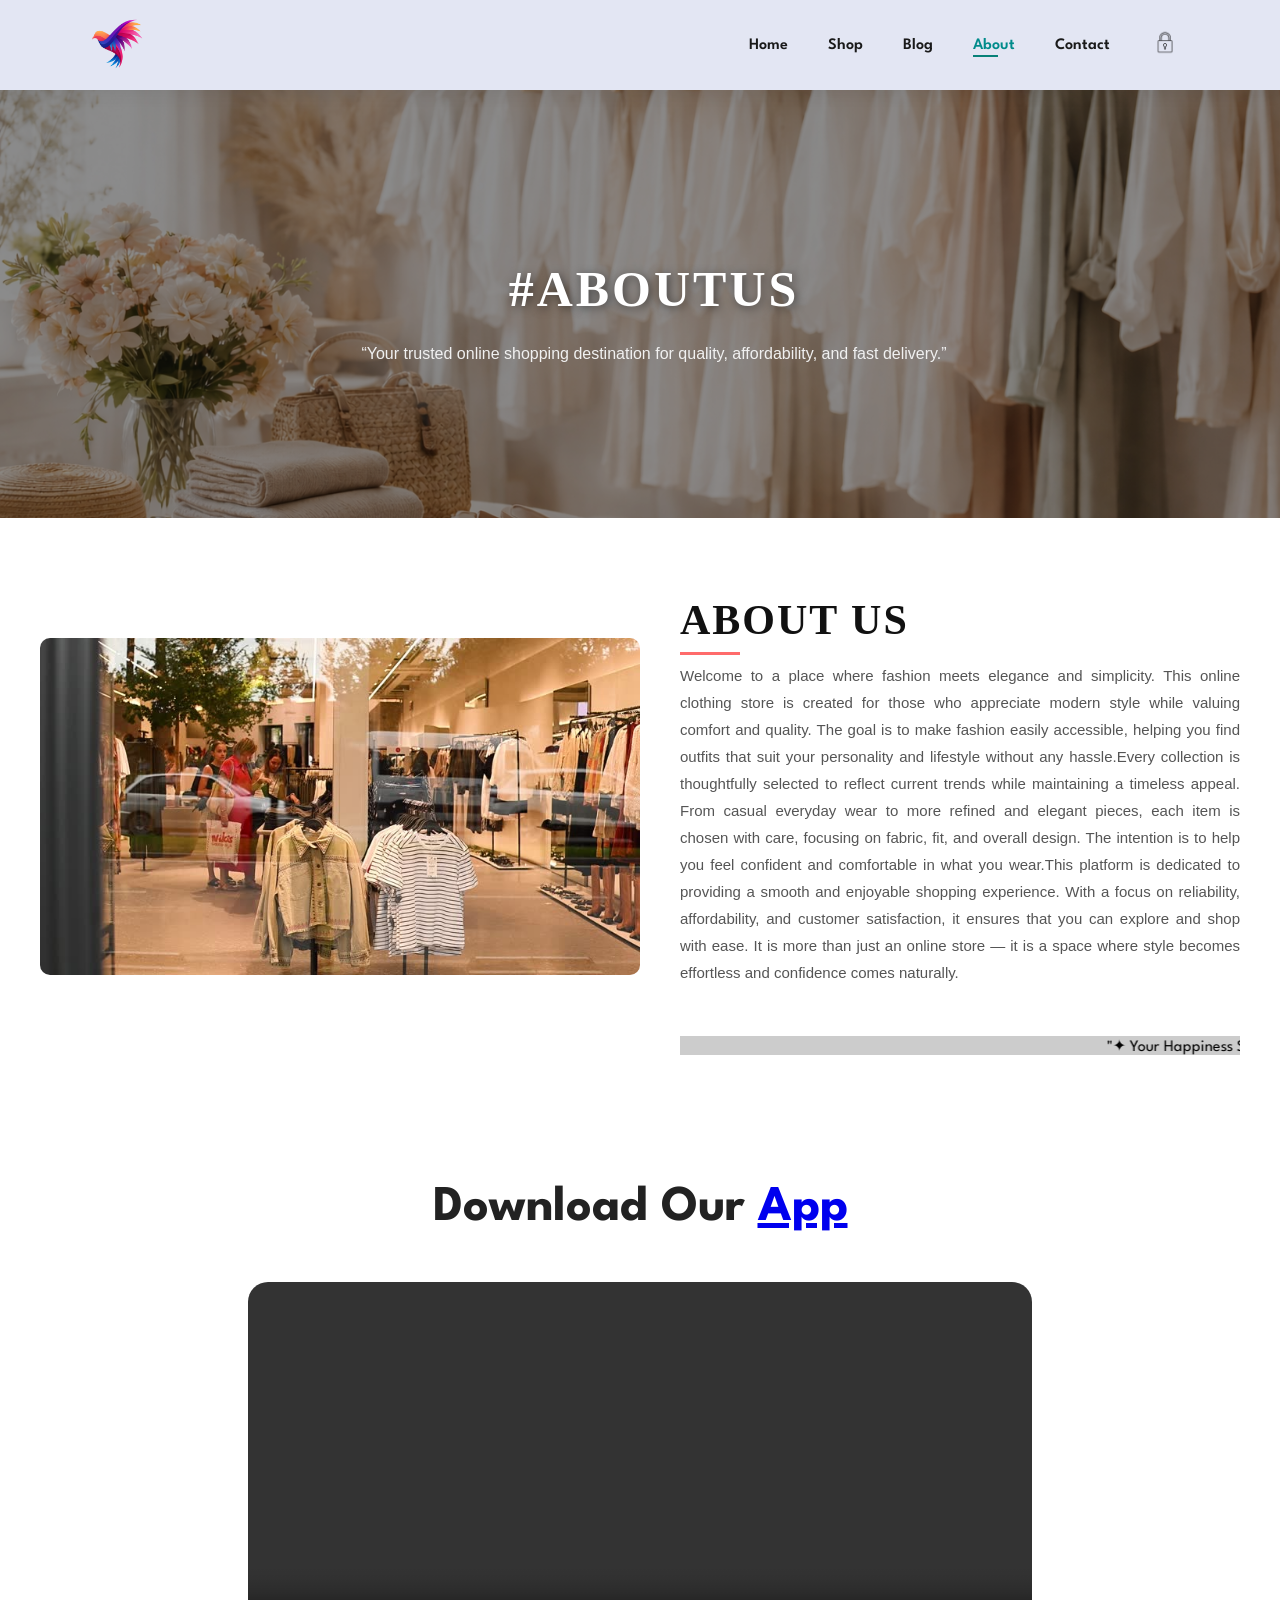
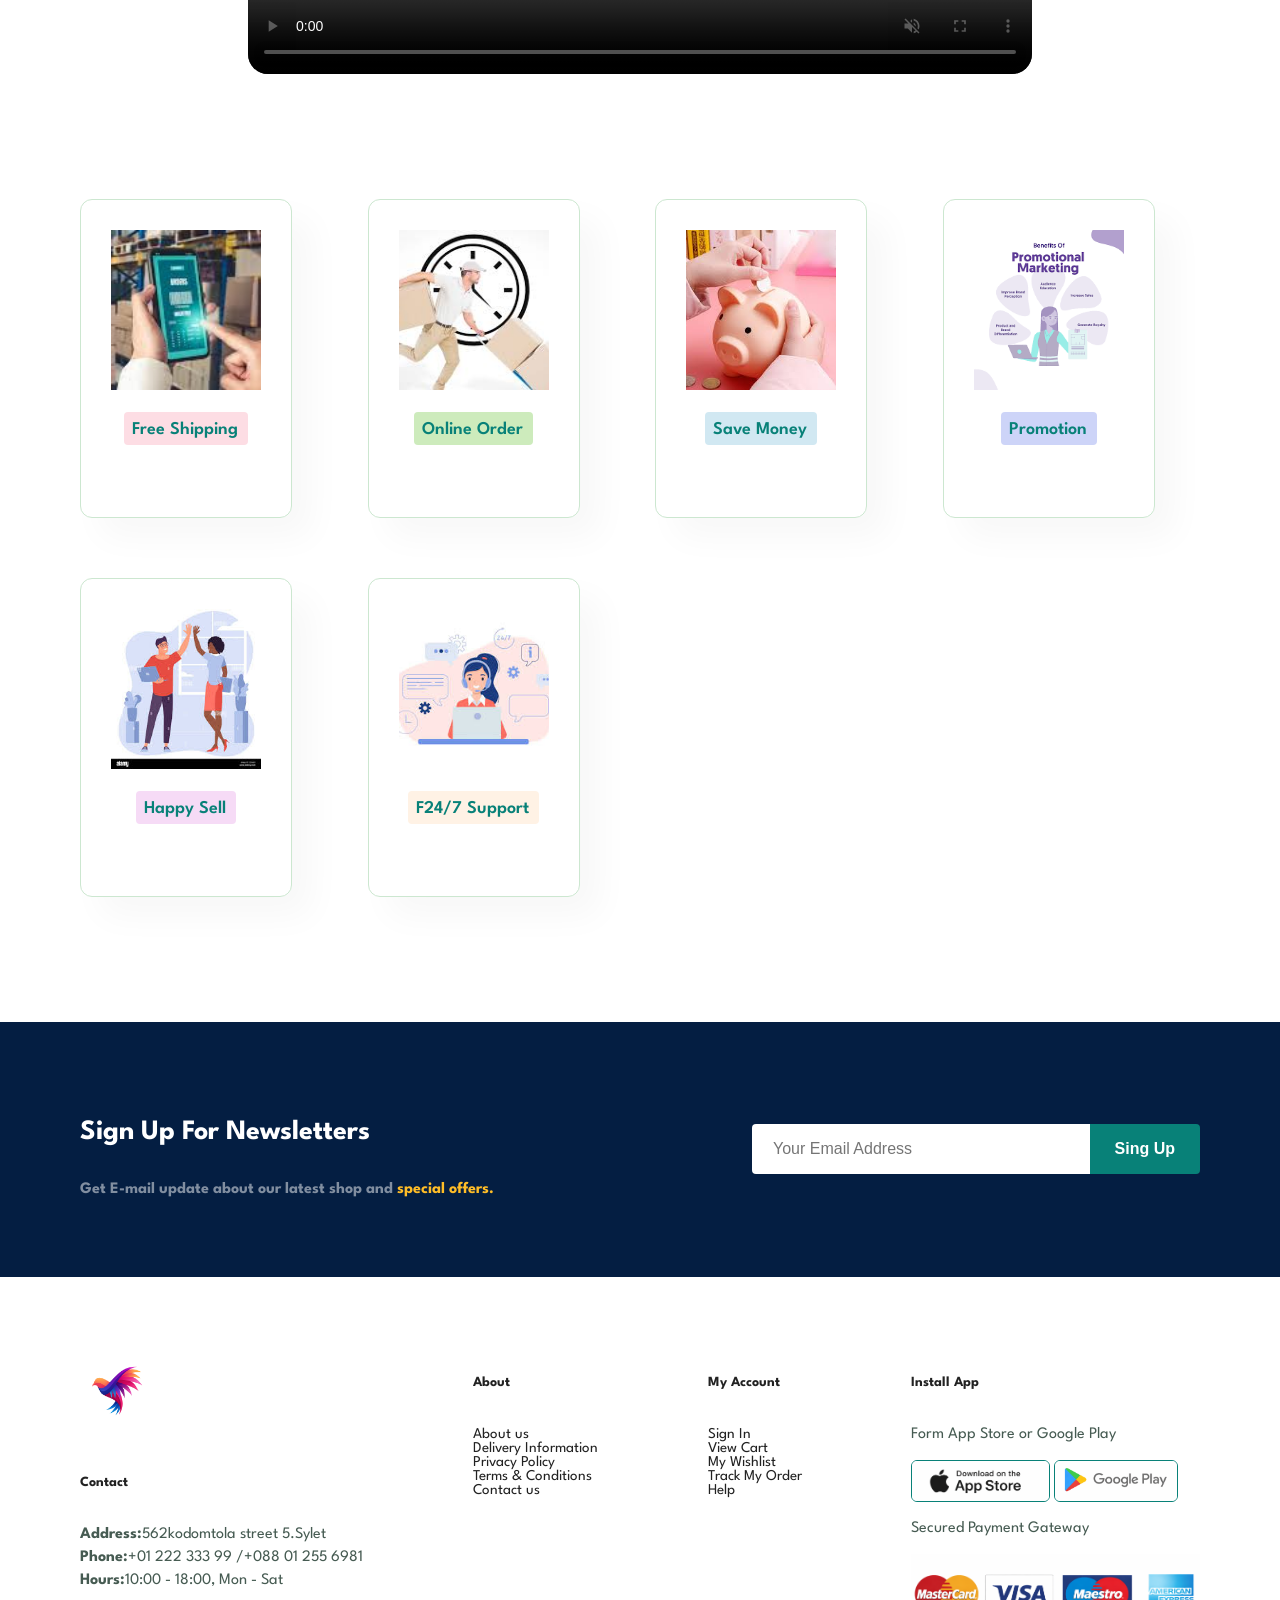
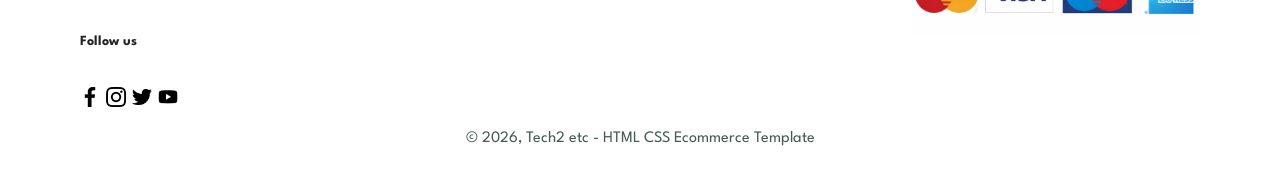
==== commit 54bb9ab2: "dashboard in blog page" ====
--- a/about.html
+++ b/about.html
@@ -83,6 +83,7 @@
         </div>
         <div class="fe-box">
             <img src="image/features/promotion.png" alt="">
+            <h6>Promotion</h6>
         </div>
         <div class="fe-box">
             <img src="image/features/sell.jpg" alt="">
--- a/style.css
+++ b/style.css
@@ -842,7 +842,7 @@
     z-index: -9;
 }
 
- 
+
 footer .logo{
     margin-bottom: 30px;
 }
@@ -1300,6 +1300,7 @@
 #about-app.video{
 text-align: center;
 }
+
 #about-app {
     text-align: center;
 }
@@ -1313,6 +1314,7 @@
     width: 100%;
     border-radius: 20px;
     display: block;
+   /* height: 70%;*/
 }
 /*Feature-app*/
 #feature {
@@ -1363,4 +1365,192 @@
   height: 50px;
   font-size: 16px;
   padding: 0 25px;
+}
+
+/* Admin Icon */
+#lg-admin {
+    padding: 0 10px;
+}
+
+#admin-icon {
+    cursor: pointer;
+    transition: 0.3s;
+}
+
+#admin-icon:hover i {
+    color: #e67e22 !important;
+    transform: scale(1.1);
+}
+
+/* Admin Modal */
+.admin-modal {
+    display: none;
+    position: fixed;
+    z-index: 10000;
+    left: 0;
+    top: 0;
+    width: 100%;
+    height: 100%;
+    background-color: rgba(0,0,0,0.6);
+}
+
+.admin-modal-content {
+    background-color: white;
+    margin: 50px auto;
+    width: 90%;
+    max-width: 650px;
+    border-radius: 15px;
+    box-shadow: 0 5px 30px rgba(0,0,0,0.3);
+    animation: slideDown 0.3s ease;
+}
+
+@keyframes slideDown {
+    from { transform: translateY(-50px); opacity: 0; }
+    to { transform: translateY(0); opacity: 1; }
+}
+
+.admin-modal-header {
+    display: flex;
+    justify-content: space-between;
+    align-items: center;
+    padding: 18px 25px;
+    background: #2c3e50;
+    color: white;
+    border-radius: 15px 15px 0 0;
+}
+
+.admin-modal-header h2 {
+    margin: 0;
+    font-size: 20px;
+}
+
+.admin-modal-header h2 i {
+    margin-right: 10px;
+    color: #e67e22;
+}
+
+.admin-close {
+    font-size: 35px;
+    cursor: pointer;
+    transition: 0.3s;
+}
+
+.admin-close:hover {
+    color: #e74c3c;
+    transform: rotate(90deg);
+}
+
+.admin-modal-body {
+    padding: 25px;
+    max-height: 70vh;
+    overflow-y: auto;
+}
+
+/* Admin Tabs */
+.admin-tab-buttons {
+    display: flex;
+    gap: 10px;
+    margin-bottom: 25px;
+    border-bottom: 2px solid #eee;
+    padding-bottom: 10px;
+}
+
+.admin-tab-btn {
+    background: none;
+    border: none;
+    padding: 8px 18px;
+    font-size: 15px;
+    cursor: pointer;
+    border-radius: 8px;
+    transition: 0.3s;
+}
+
+.admin-tab-btn.active {
+    background: #e67e22;
+    color: white;
+}
+
+.admin-tab-btn:hover:not(.active) {
+    background: #f0f0f0;
+}
+
+.admin-tab-content {
+    display: none;
+}
+
+.admin-tab-content.active-tab {
+    display: block;
+}
+
+/* Form Styles */
+#create-post-form input,
+#create-post-form textarea {
+    width: 100%;
+    padding: 12px;
+    margin-bottom: 15px;
+    border: 1px solid #ddd;
+    border-radius: 8px;
+    font-size: 14px;
+    font-family: inherit;
+}
+
+.create-btn {
+    background: #27ae60;
+    color: white;
+    border: none;
+    padding: 12px 25px;
+    border-radius: 8px;
+    cursor: pointer;
+    font-size: 16px;
+    width: 100%;
+}
+
+.create-btn:hover {
+    background: #219a52;
+}
+
+/* Admin Posts List */
+.admin-posts-list {
+    max-height: 400px;
+    overflow-y: auto;
+}
+
+.admin-post-item {
+    background: #f8f9fa;
+    padding: 12px;
+    margin-bottom: 10px;
+    border-radius: 8px;
+    display: flex;
+    justify-content: space-between;
+    align-items: center;
+    border-left: 4px solid #e74c3c;
+}
+
+.admin-post-info h4 {
+    margin: 0 0 5px;
+    font-size: 15px;
+}
+
+.admin-post-info p {
+    margin: 0;
+    font-size: 12px;
+    color: #7f8c8d;
+}
+
+.admin-post-actions button {
+    margin-left: 8px;
+    padding: 5px 12px;
+    border: none;
+    border-radius: 5px;
+    cursor: pointer;
+}
+
+.admin-delete-btn {
+    background: #e74c3c;
+    color: white;
+}
+
+.admin-edit-btn {
+    background: #3498db;
+    color: white;
 }
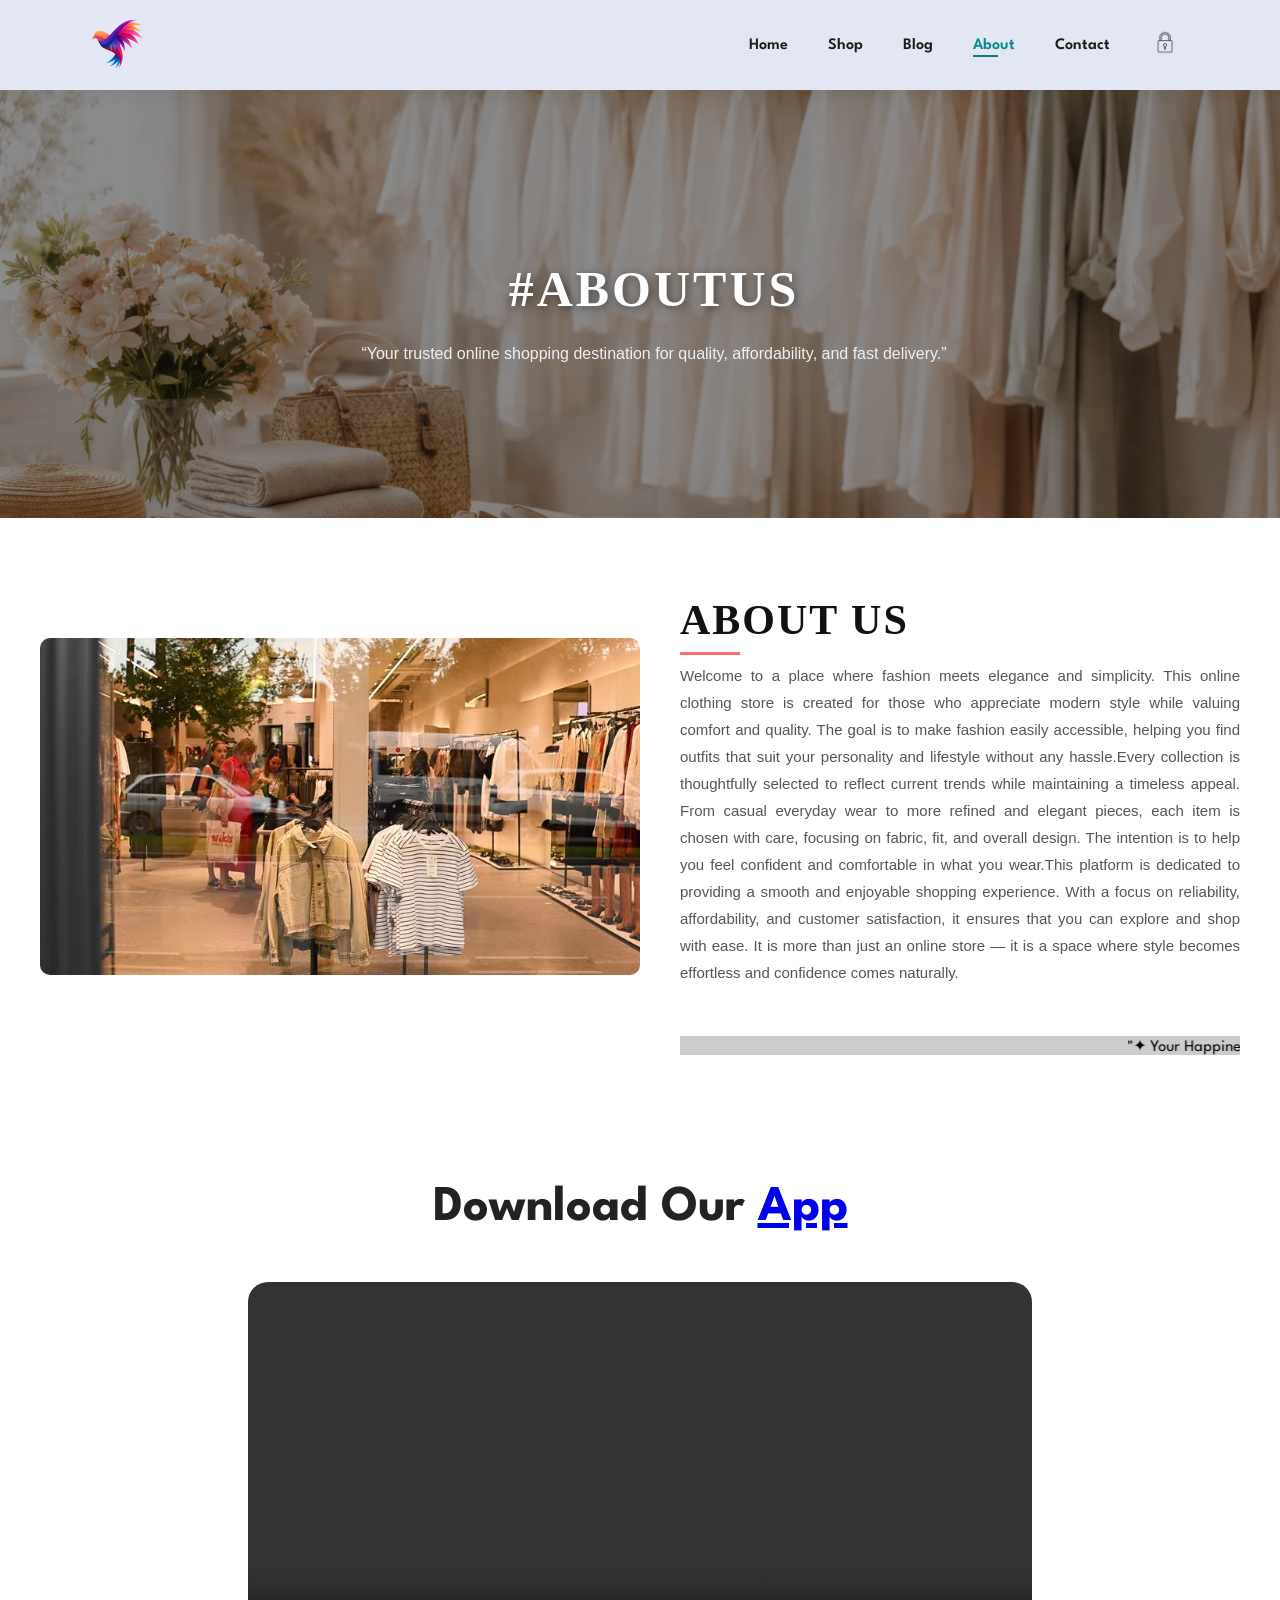
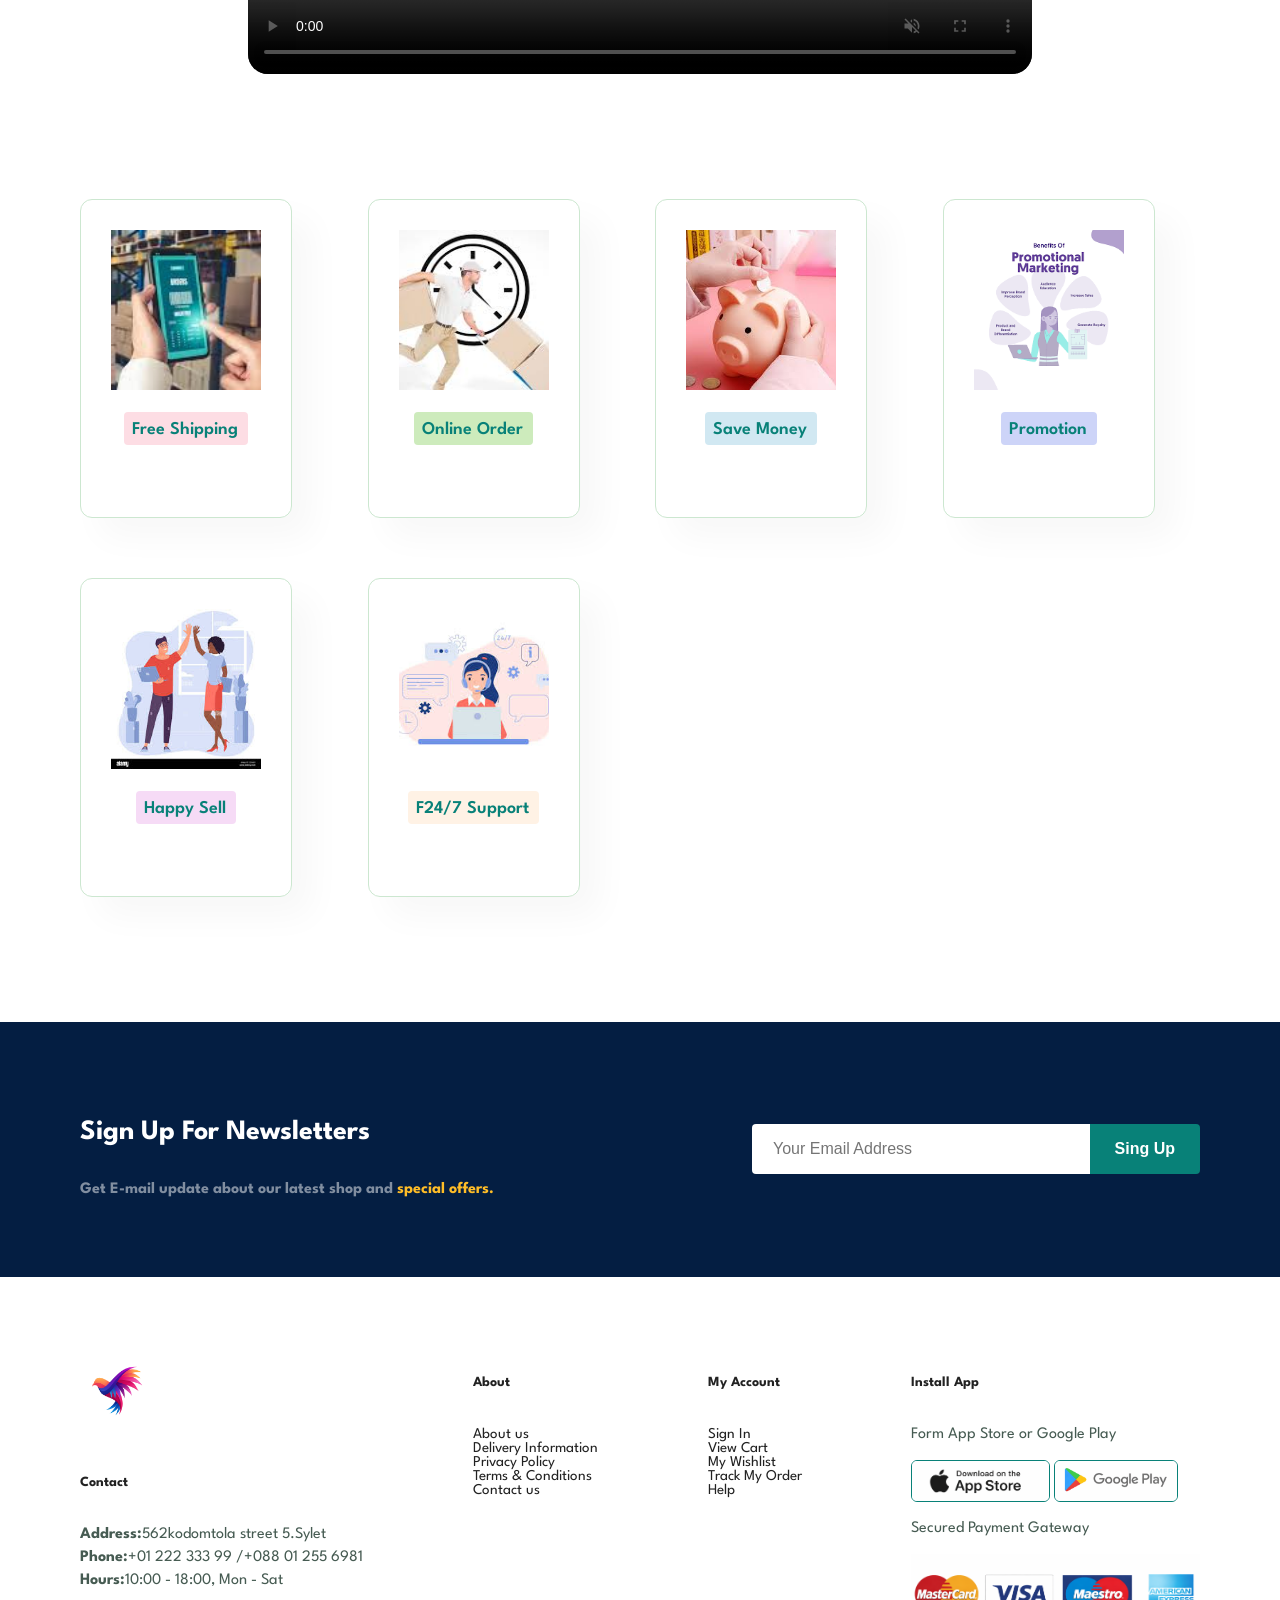
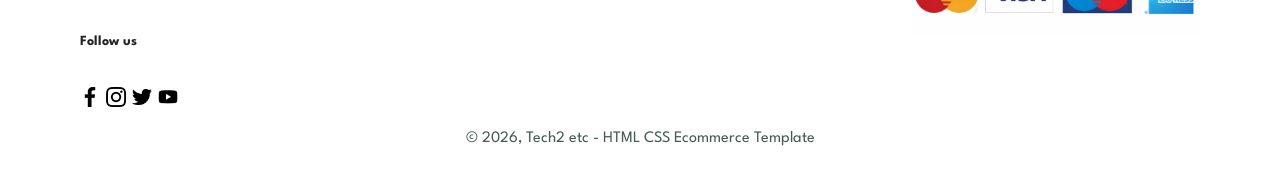
==== commit 64d74ad8: "updated dashboard" ====
--- a/about.html
+++ b/about.html
@@ -2,7 +2,7 @@
     <head>
         <meta charset="UTF-8">
         <meta name="viewport" content="width=device-width, initial-scale=1.0">
-        <title>Ecommerce</title>
+        <title>E-commerce</title>
         <link
     rel="stylesheet"
     href="https://cdnjs.cloudflare.com/ajax/libs/font-awesome/6.5.1/css/all.min.css"
--- a/style.css
+++ b/style.css
@@ -324,7 +324,8 @@
     bottom: 20px;
     right: 10px;
 }
-/* Lightbox styles - White background like Amazon/Daraz */
+/* Lightbox styles - White background like Amazon */
+
 .lightbox {
     display: none;
     position: fixed;
@@ -1382,31 +1383,31 @@
     transform: scale(1.1);
 }
 
-/* Admin Modal */
+/* Admin Panel - Slides from Right */
 .admin-modal {
     display: none;
     position: fixed;
     z-index: 10000;
-    left: 0;
+    right: 0;
     top: 0;
-    width: 100%;
+    width: 450px;
+    max-width: 90%;
     height: 100%;
-    background-color: rgba(0,0,0,0.6);
+    background-color: white;
+    box-shadow: -5px 0 30px rgba(0,0,0,0.3);
+    animation: slideInRight 0.3s ease;
+}
+
+@keyframes slideInRight {
+    from { transform: translateX(100%); opacity: 0; }
+    to { transform: translateX(0); opacity: 1; }
 }
 
 .admin-modal-content {
-    background-color: white;
-    margin: 50px auto;
-    width: 90%;
-    max-width: 650px;
-    border-radius: 15px;
-    box-shadow: 0 5px 30px rgba(0,0,0,0.3);
-    animation: slideDown 0.3s ease;
-}
-
-@keyframes slideDown {
-    from { transform: translateY(-50px); opacity: 0; }
-    to { transform: translateY(0); opacity: 1; }
+    height: 100%;
+    display: flex;
+    flex-direction: column;
+    border-radius: 0;
 }
 
 .admin-modal-header {
@@ -1416,7 +1417,7 @@
     padding: 18px 25px;
     background: #2c3e50;
     color: white;
-    border-radius: 15px 15px 0 0;
+    border-radius: 0;
 }
 
 .admin-modal-header h2 {
@@ -1442,11 +1443,10 @@
 
 .admin-modal-body {
     padding: 25px;
-    max-height: 70vh;
+    flex: 1;
     overflow-y: auto;
 }
 
-/* Admin Tabs */
 .admin-tab-buttons {
     display: flex;
     gap: 10px;
@@ -1482,7 +1482,6 @@
     display: block;
 }
 
-/* Form Styles */
 #create-post-form input,
 #create-post-form textarea {
     width: 100%;
@@ -1509,7 +1508,6 @@
     background: #219a52;
 }
 
-/* Admin Posts List */
 .admin-posts-list {
     max-height: 400px;
     overflow-y: auto;
@@ -1553,4 +1551,16 @@
 .admin-edit-btn {
     background: #3498db;
     color: white;
+}
+
+/* Overlay behind the panel */
+.admin-overlay {
+    position: fixed;
+    top: 0;
+    left: 0;
+    width: 100%;
+    height: 100%;
+    background: rgba(0,0,0,0.5);
+    z-index: 9999;
+    display: none;
 }
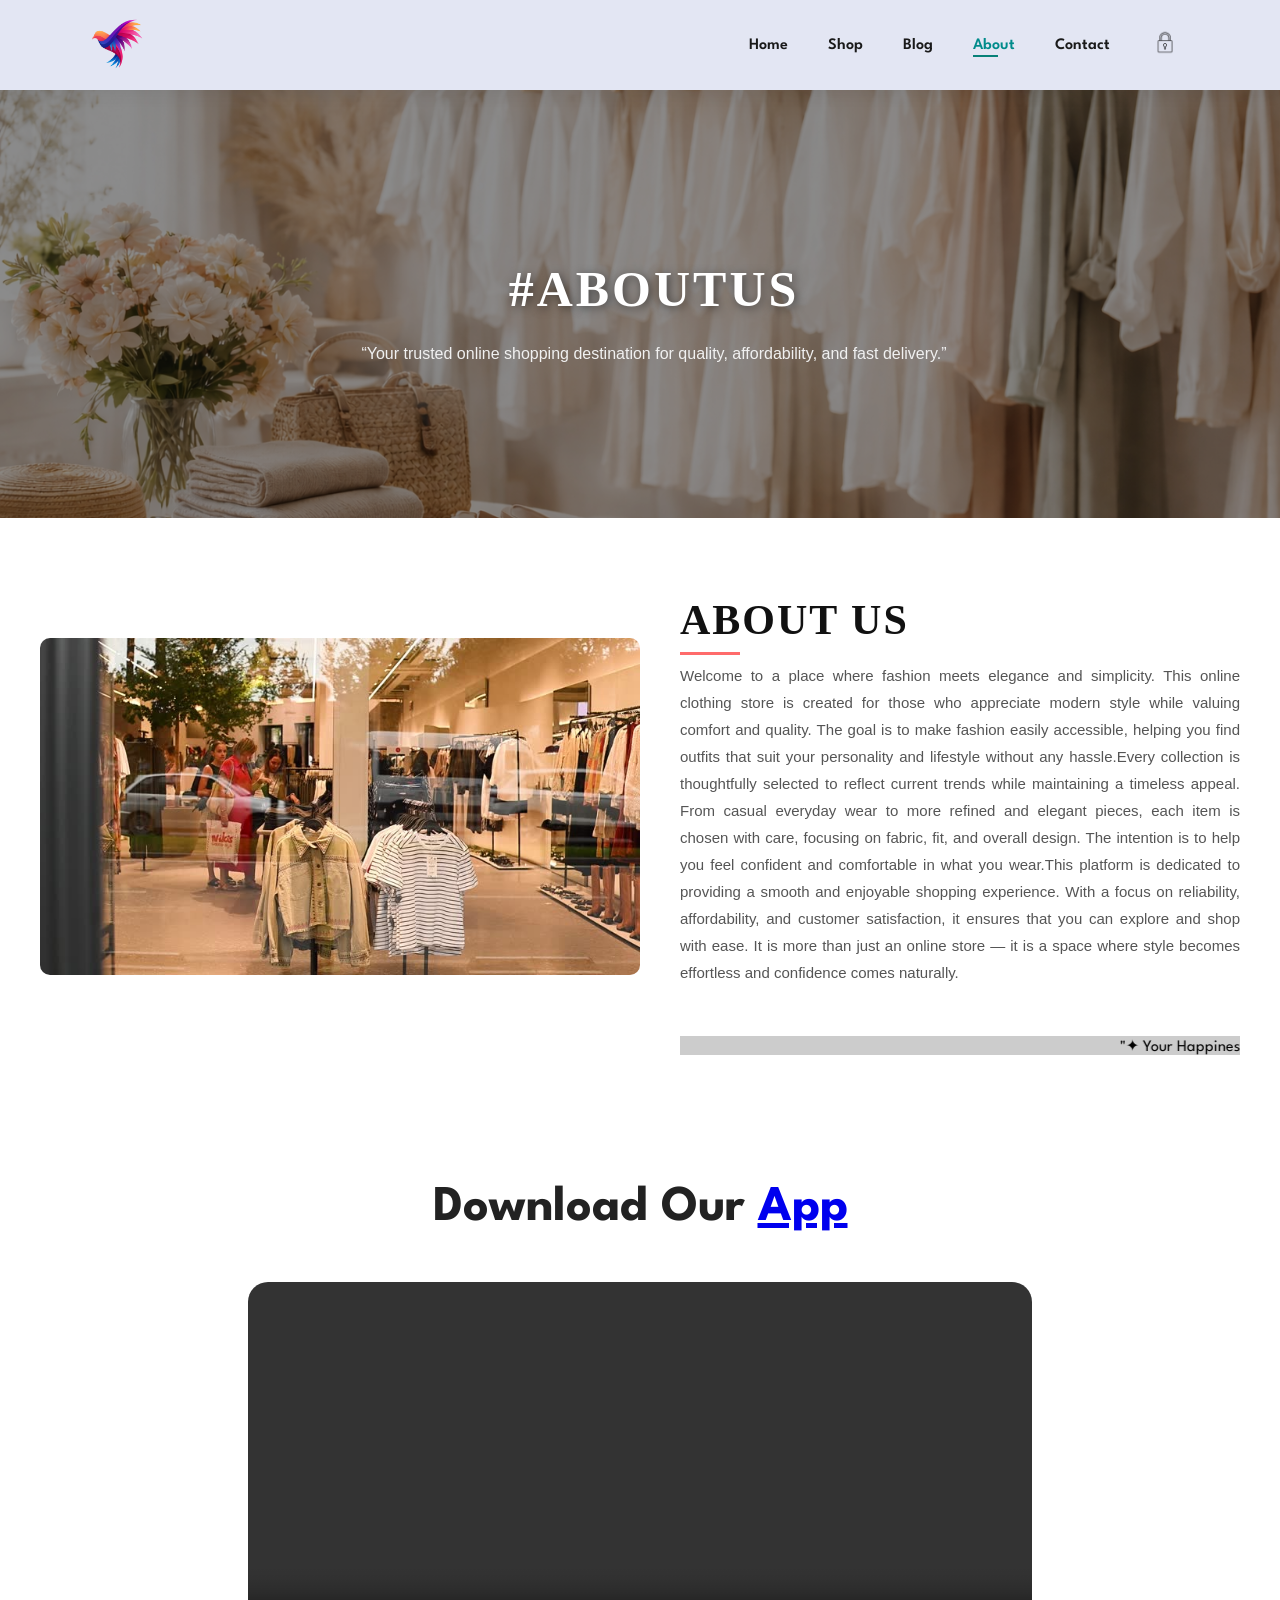
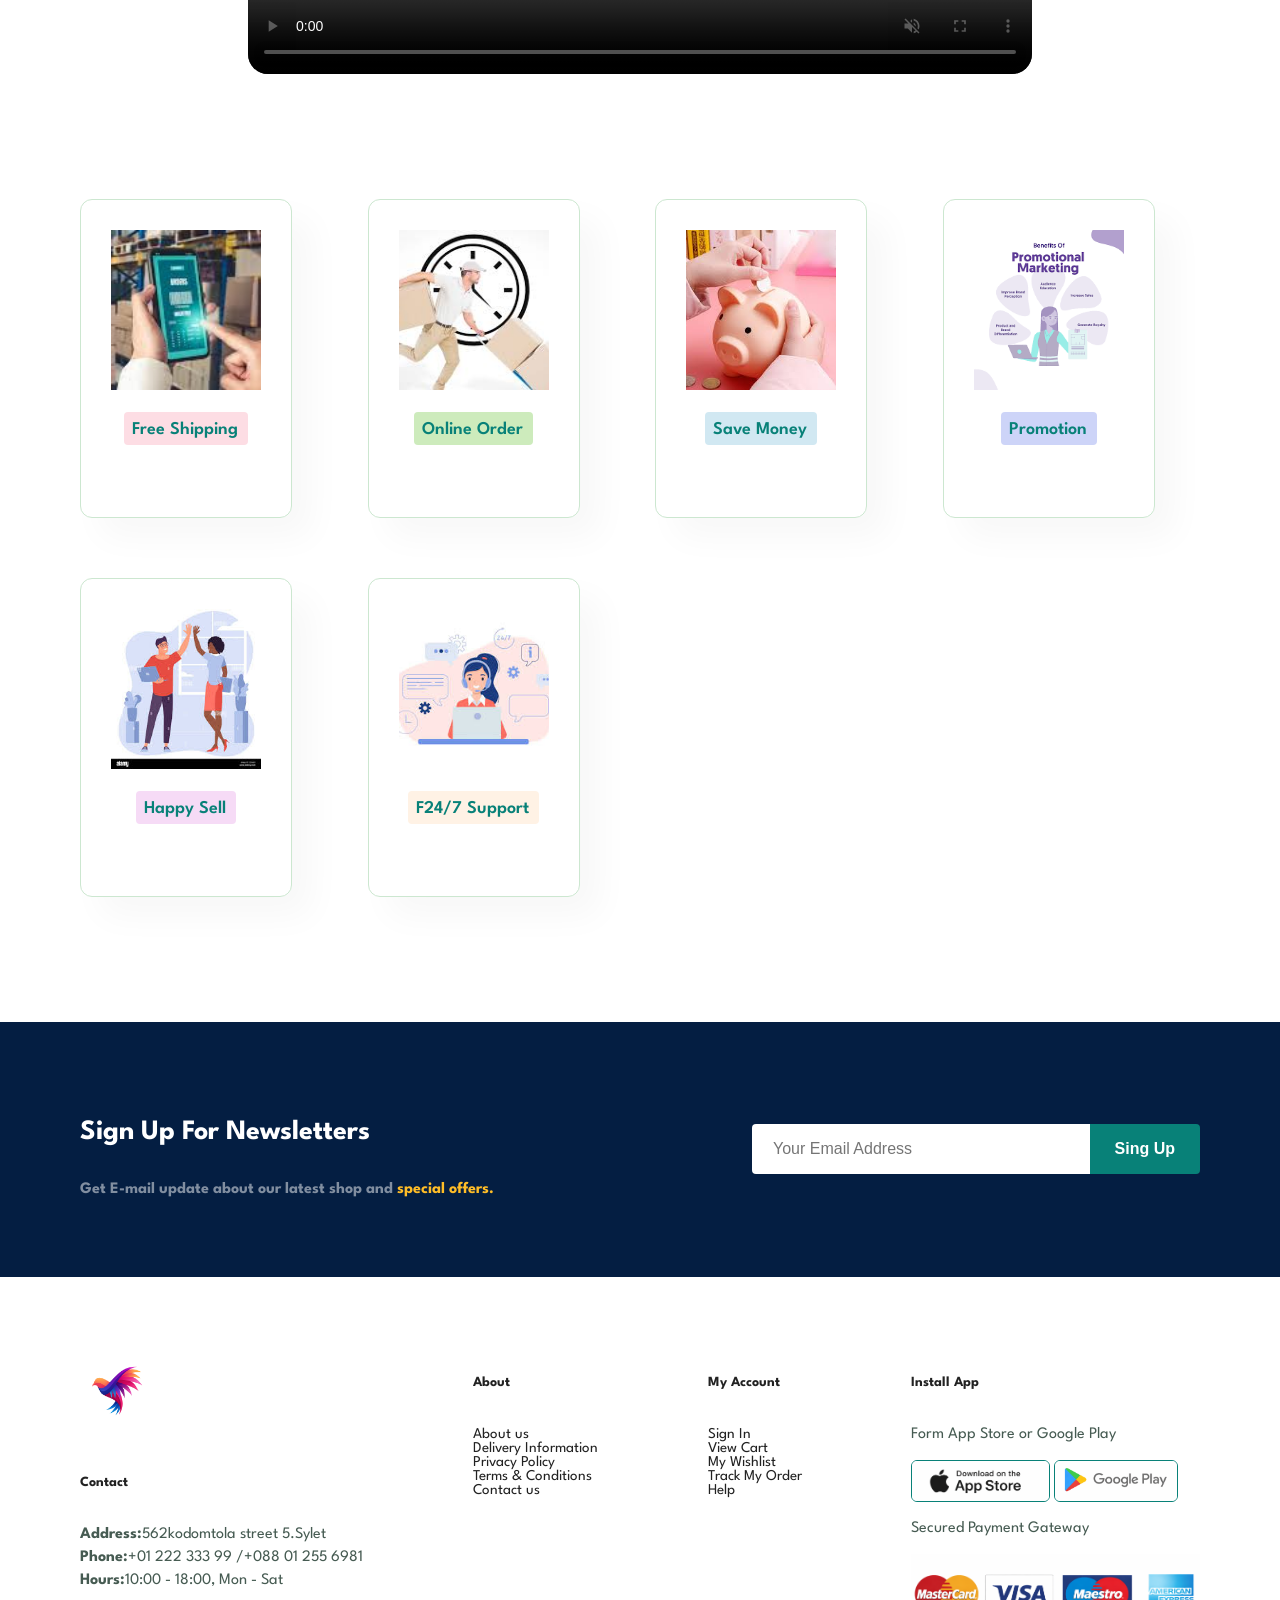
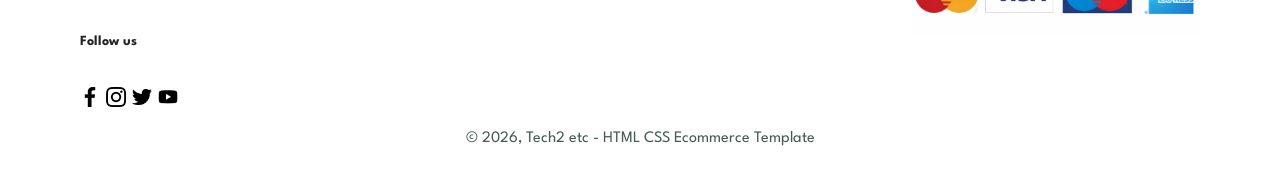
==== commit 01240d15: "contact.html" ====
--- a/about.html
+++ b/about.html
@@ -2,7 +2,7 @@
     <head>
         <meta charset="UTF-8">
         <meta name="viewport" content="width=device-width, initial-scale=1.0">
-        <title>E-commerce</title>
+        <title>Ecommerce</title>
         <link
     rel="stylesheet"
     href="https://cdnjs.cloudflare.com/ajax/libs/font-awesome/6.5.1/css/all.min.css"
--- a/style.css
+++ b/style.css
@@ -324,8 +324,7 @@
     bottom: 20px;
     right: 10px;
 }
-/* Lightbox styles - White background like Amazon */
-
+/* Lightbox styles - White background like Amazon/Daraz */
 .lightbox {
     display: none;
     position: fixed;
@@ -1344,7 +1343,7 @@
   margin-top: 12px;
 }
 
-/* Newsletter section bigger */
+/* Newsletter section */
 #newsletter {
   padding: 60px 80px;
 }
@@ -1367,200 +1366,141 @@
   font-size: 16px;
   padding: 0 25px;
 }
-
-/* Admin Icon */
-#lg-admin {
-    padding: 0 10px;
-}
-
-#admin-icon {
-    cursor: pointer;
-    transition: 0.3s;
-}
-
-#admin-icon:hover i {
-    color: #e67e22 !important;
-    transform: scale(1.1);
-}
-
-/* Admin Panel - Slides from Right */
-.admin-modal {
-    display: none;
-    position: fixed;
-    z-index: 10000;
-    right: 0;
-    top: 0;
-    width: 450px;
-    max-width: 90%;
-    height: 100%;
-    background-color: white;
-    box-shadow: -5px 0 30px rgba(0,0,0,0.3);
-    animation: slideInRight 0.3s ease;
-}
-
-@keyframes slideInRight {
-    from { transform: translateX(100%); opacity: 0; }
-    to { transform: translateX(0); opacity: 1; }
-}
-
-.admin-modal-content {
-    height: 100%;
-    display: flex;
-    flex-direction: column;
-    border-radius: 0;
-}
-
-.admin-modal-header {
-    display: flex;
-    justify-content: space-between;
-    align-items: center;
-    padding: 18px 25px;
-    background: #2c3e50;
-    color: white;
-    border-radius: 0;
-}
-
-.admin-modal-header h2 {
-    margin: 0;
-    font-size: 20px;
-}
-
-.admin-modal-header h2 i {
-    margin-right: 10px;
-    color: #e67e22;
-}
-
-.admin-close {
-    font-size: 35px;
-    cursor: pointer;
-    transition: 0.3s;
-}
-
-.admin-close:hover {
-    color: #e74c3c;
-    transform: rotate(90deg);
-}
-
-.admin-modal-body {
-    padding: 25px;
-    flex: 1;
-    overflow-y: auto;
-}
-
-.admin-tab-buttons {
-    display: flex;
-    gap: 10px;
-    margin-bottom: 25px;
-    border-bottom: 2px solid #eee;
-    padding-bottom: 10px;
-}
-
-.admin-tab-btn {
-    background: none;
-    border: none;
-    padding: 8px 18px;
-    font-size: 15px;
-    cursor: pointer;
-    border-radius: 8px;
-    transition: 0.3s;
-}
-
-.admin-tab-btn.active {
-    background: #e67e22;
-    color: white;
-}
-
-.admin-tab-btn:hover:not(.active) {
-    background: #f0f0f0;
-}
-
-.admin-tab-content {
-    display: none;
-}
-
-.admin-tab-content.active-tab {
-    display: block;
-}
-
-#create-post-form input,
-#create-post-form textarea {
-    width: 100%;
-    padding: 12px;
-    margin-bottom: 15px;
-    border: 1px solid #ddd;
-    border-radius: 8px;
-    font-size: 14px;
-    font-family: inherit;
-}
-
-.create-btn {
-    background: #27ae60;
-    color: white;
-    border: none;
-    padding: 12px 25px;
-    border-radius: 8px;
-    cursor: pointer;
-    font-size: 16px;
-    width: 100%;
-}
-
-.create-btn:hover {
-    background: #219a52;
-}
-
-.admin-posts-list {
-    max-height: 400px;
-    overflow-y: auto;
-}
-
-.admin-post-item {
-    background: #f8f9fa;
-    padding: 12px;
-    margin-bottom: 10px;
-    border-radius: 8px;
-    display: flex;
-    justify-content: space-between;
-    align-items: center;
-    border-left: 4px solid #e74c3c;
-}
-
-.admin-post-info h4 {
-    margin: 0 0 5px;
-    font-size: 15px;
-}
-
-.admin-post-info p {
-    margin: 0;
-    font-size: 12px;
-    color: #7f8c8d;
-}
-
-.admin-post-actions button {
-    margin-left: 8px;
-    padding: 5px 12px;
-    border: none;
-    border-radius: 5px;
-    cursor: pointer;
-}
-
-.admin-delete-btn {
-    background: #e74c3c;
-    color: white;
-}
-
-.admin-edit-btn {
-    background: #3498db;
-    color: white;
-}
-
-/* Overlay behind the panel */
-.admin-overlay {
-    position: fixed;
-    top: 0;
-    left: 0;
-    width: 100%;
-    height: 100%;
-    background: rgba(0,0,0,0.5);
-    z-index: 9999;
-    display: none;
-}+/*Contact_details*/
+/*GLASS BACKGROUND (GRADIENT)*/
+
+.contact-section{
+    position:relative;
+    overflow:hidden;
+}
+
+/* MOVING GRADIENT BACKGROUND */
+.contact-section::before{
+    content:"";
+    position:absolute;
+    top:-50%;
+    left:-50%;
+    width:200%;
+    height:200%;
+
+    background: linear-gradient(
+        -45deg,
+        #fbcfe8,
+        #93c5fd,
+        #ddd6fe,
+        #a5f3fc
+    );
+
+    background-size:400% 400%;
+    animation: gradientMove 12s ease infinite;
+
+    filter: blur(80px);
+    opacity:0.85;
+    z-index:0;
+}
+
+/* DARK OVERLAY F */
+.contact-section::after{
+    content:"";
+    position:absolute;
+    inset:0;
+    background: rgba(255,255,255,0.15);
+    backdrop-filter: blur(20px);
+    z-index:1;
+}
+
+/*CONTAINER */
+
+.contact-container{
+    position:relative;
+    z-index:2;
+
+    display:flex;
+    justify-content:space-between;
+    align-items:center;
+    gap:50px;
+}
+
+/*GLASS CARD BASE STYLE */
+
+.contact-text,
+.contact-map{
+    background: rgba(255,255,255,0.35);
+    backdrop-filter: blur(18px);
+
+    border:1px solid rgba(255,255,255,0.5);
+    border-radius:20px;
+
+    box-shadow: 0 20px 40px rgba(0,0,0,0.08);
+
+    padding:40px;
+}
+
+/* LEFT CARD */
+.contact-text{
+    flex:1;
+}
+
+/* RIGHT CARD */
+.contact-map{
+    flex:1;
+    padding:20px;
+}
+
+/* MAP STYLE */
+.contact-map iframe{
+    width:100%;
+    height:420px;
+    border:0;
+    border-radius:15px;
+}
+
+/*TEXT STYLING (APPLE CLEAN TYPOGRAPHY)*/
+
+.contact-text span{
+    font-size:12px;
+    letter-spacing:1px;
+    color:#6a5acd;
+    font-weight:600;
+}
+
+.contact-text h2{
+    font-size:38px;
+    font-weight:700;
+    margin:20px 0;
+    color:#111;
+    line-height:1.2;
+}
+
+.contact-text h3{
+    font-size:18px;
+    margin-bottom:15px;
+    color:#222;
+}
+
+.info p{
+    font-size:15px;
+    color:#444;
+    margin:10px 0;
+}
+/*ANIMATION*/
+
+@keyframes gradientMove{
+    0%{background-position:0% 50%;}
+    50%{background-position:100% 50%;}
+    100%{background-position:0% 50%;}
+}
+
+/*RESPONSIVE*/
+
+
+@media(max-width:768px){
+    .contact-container{
+        flex-direction:column;
+    }
+
+    .contact-text h2{
+        font-size:28px;
+    }
+}
+/*form*/
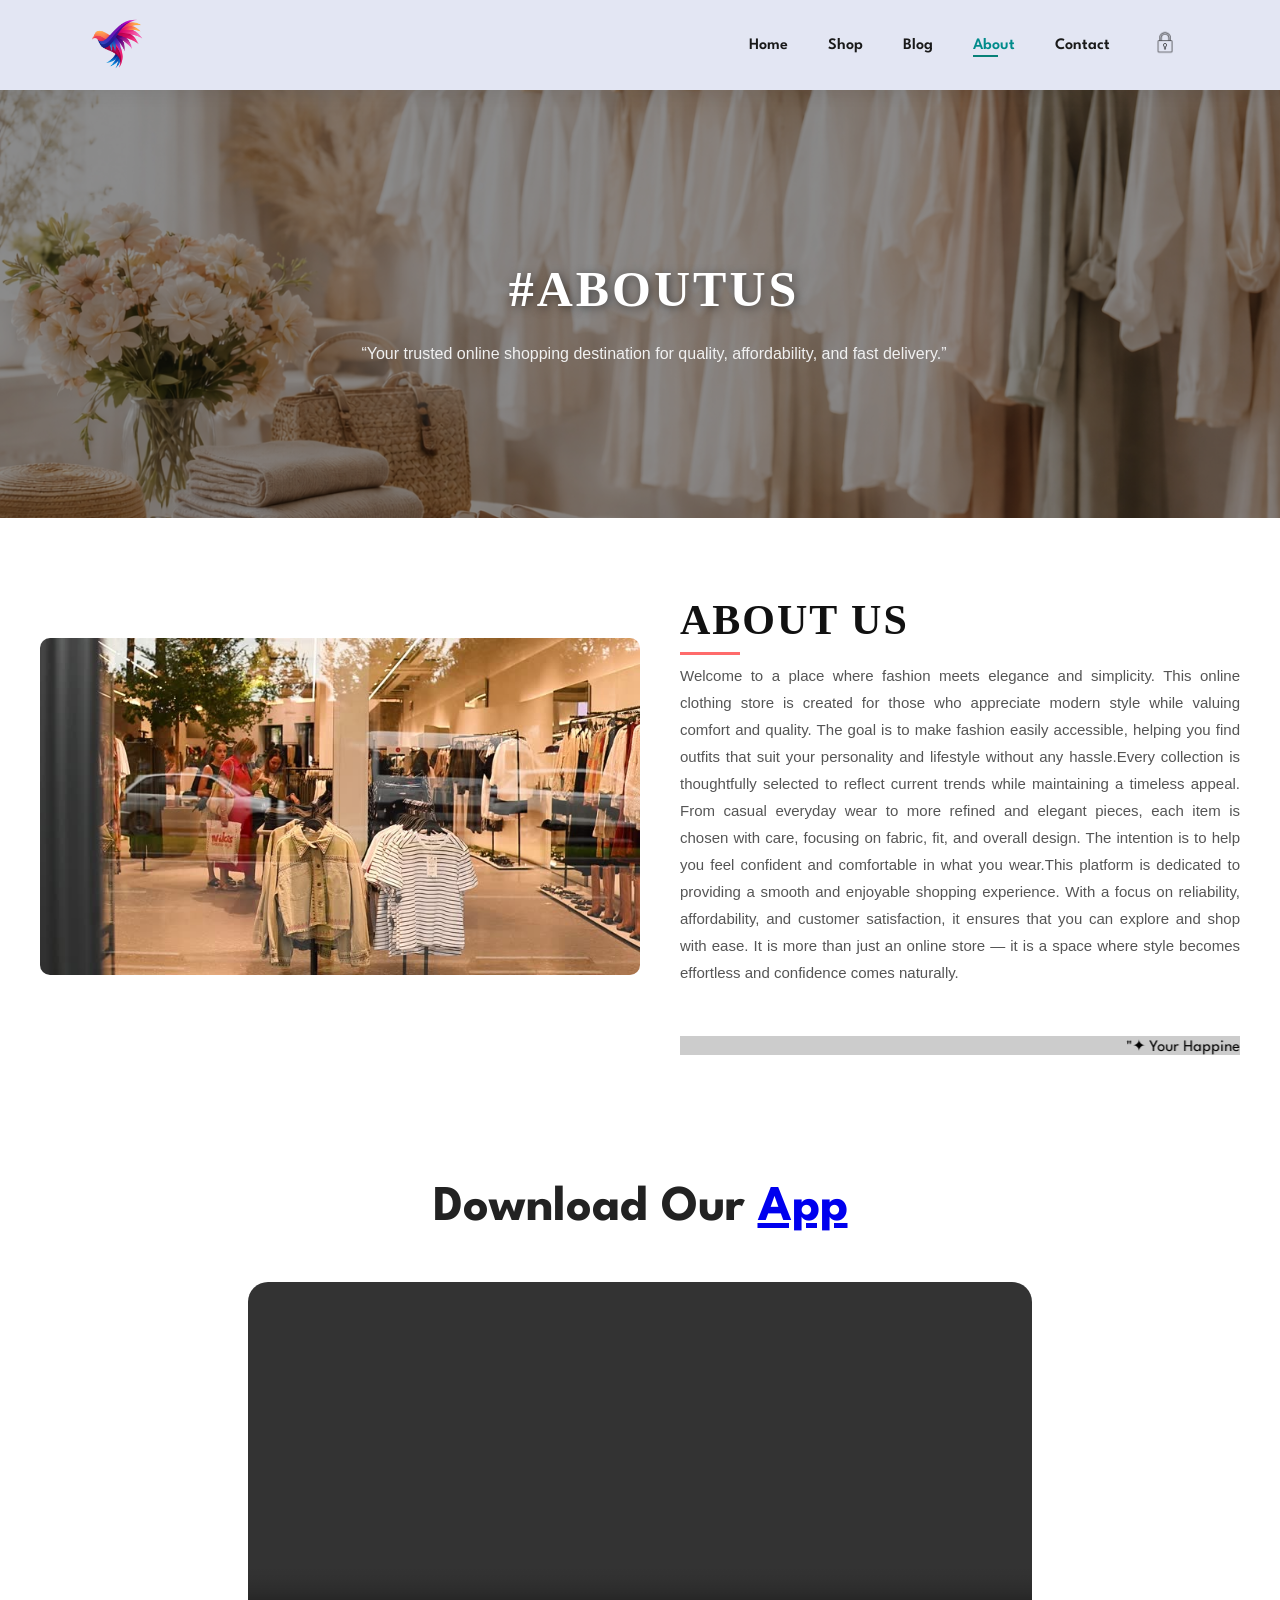
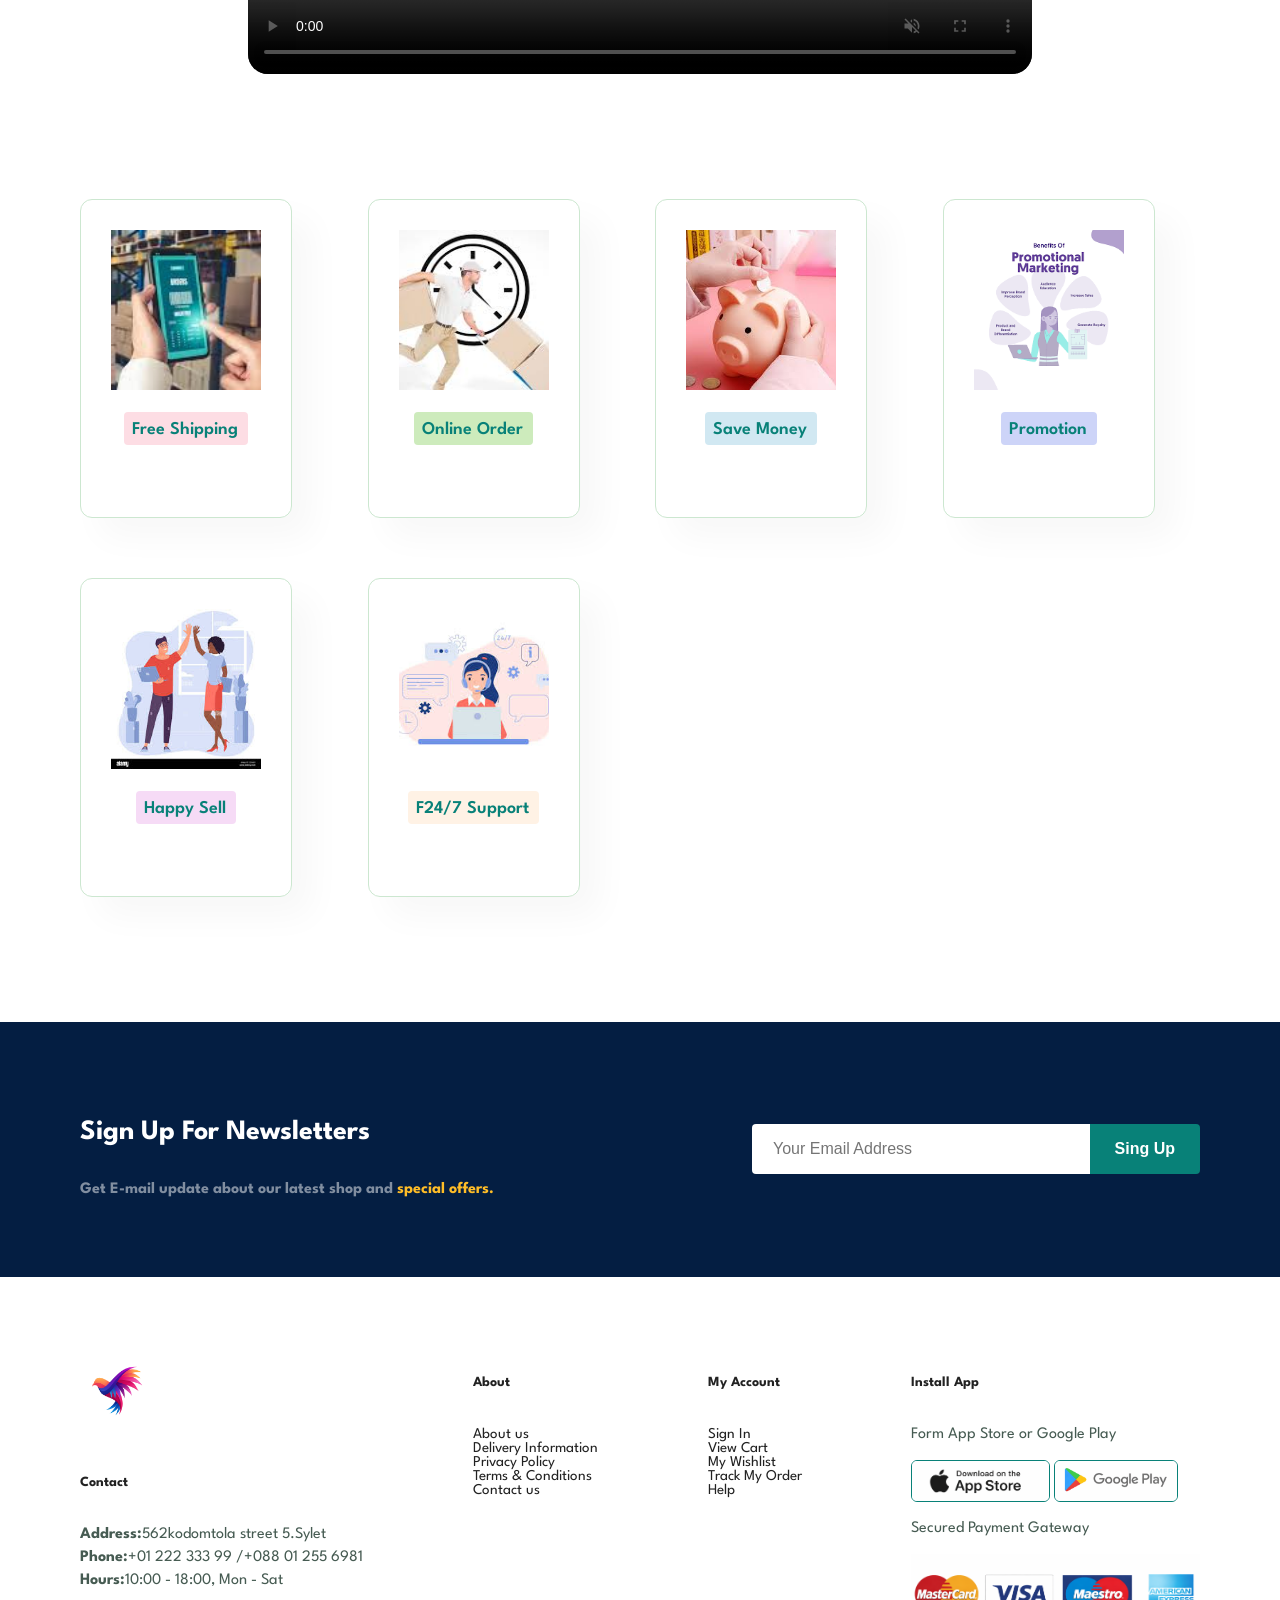
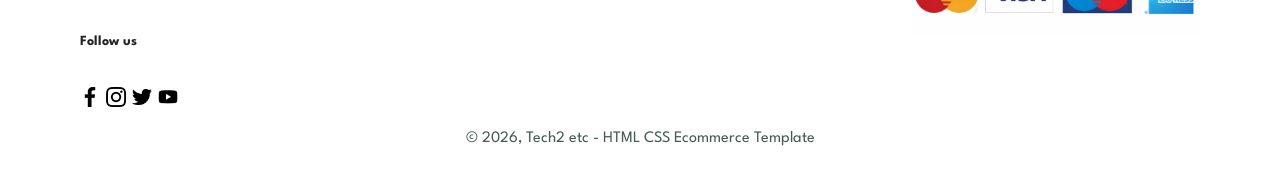
==== commit 3ad4fe0a: "Contact.html" ====
--- a/about.html
+++ b/about.html
@@ -2,7 +2,7 @@
     <head>
         <meta charset="UTF-8">
         <meta name="viewport" content="width=device-width, initial-scale=1.0">
-        <title>Ecommerce</title>
+        <title>E-commerce</title>
         <link
     rel="stylesheet"
     href="https://cdnjs.cloudflare.com/ajax/libs/font-awesome/6.5.1/css/all.min.css"
--- a/style.css
+++ b/style.css
@@ -324,7 +324,8 @@
     bottom: 20px;
     right: 10px;
 }
-/* Lightbox styles - White background like Amazon/Daraz */
+/* Lightbox styles - White background like Amazon */
+
 .lightbox {
     display: none;
     position: fixed;
@@ -1409,6 +1410,7 @@
     z-index:1;
 }
 
+<<<<<<< HEAD
 /*CONTAINER */
 
 .contact-container{
@@ -1445,6 +1447,43 @@
 .contact-map{
     flex:1;
     padding:20px;
+=======
+/* Admin Panel - Slides from Right */
+.admin-modal {
+    display: none;
+    position: fixed;
+    z-index: 10000;
+    right: 0;
+    top: 0;
+    width: 450px;
+    max-width: 90%;
+    height: 100%;
+    background-color: white;
+    box-shadow: -5px 0 30px rgba(0,0,0,0.3);
+    animation: slideInRight 0.3s ease;
+}
+
+@keyframes slideInRight {
+    from { transform: translateX(100%); opacity: 0; }
+    to { transform: translateX(0); opacity: 1; }
+}
+
+.admin-modal-content {
+    height: 100%;
+    display: flex;
+    flex-direction: column;
+    border-radius: 0;
+}
+
+.admin-modal-header {
+    display: flex;
+    justify-content: space-between;
+    align-items: center;
+    padding: 18px 25px;
+    background: #2c3e50;
+    color: white;
+    border-radius: 0;
+>>>>>>> b2732c868cd816840e768dd0d1b4be1e0b81649a
 }
 
 /* MAP STYLE */
@@ -1478,6 +1517,7 @@
     color:#222;
 }
 
+<<<<<<< HEAD
 .info p{
     font-size:15px;
     color:#444;
@@ -1492,6 +1532,21 @@
 }
 
 /*RESPONSIVE*/
+=======
+.admin-modal-body {
+    padding: 25px;
+    flex: 1;
+    overflow-y: auto;
+}
+
+.admin-tab-buttons {
+    display: flex;
+    gap: 10px;
+    margin-bottom: 25px;
+    border-bottom: 2px solid #eee;
+    padding-bottom: 10px;
+}
+>>>>>>> b2732c868cd816840e768dd0d1b4be1e0b81649a
 
 
 @media(max-width:768px){
@@ -1503,4 +1558,98 @@
         font-size:28px;
     }
 }
+<<<<<<< HEAD
 /*form*/
+=======
+
+.admin-tab-content {
+    display: none;
+}
+
+.admin-tab-content.active-tab {
+    display: block;
+}
+
+#create-post-form input,
+#create-post-form textarea {
+    width: 100%;
+    padding: 12px;
+    margin-bottom: 15px;
+    border: 1px solid #ddd;
+    border-radius: 8px;
+    font-size: 14px;
+    font-family: inherit;
+}
+
+.create-btn {
+    background: #27ae60;
+    color: white;
+    border: none;
+    padding: 12px 25px;
+    border-radius: 8px;
+    cursor: pointer;
+    font-size: 16px;
+    width: 100%;
+}
+
+.create-btn:hover {
+    background: #219a52;
+}
+
+.admin-posts-list {
+    max-height: 400px;
+    overflow-y: auto;
+}
+
+.admin-post-item {
+    background: #f8f9fa;
+    padding: 12px;
+    margin-bottom: 10px;
+    border-radius: 8px;
+    display: flex;
+    justify-content: space-between;
+    align-items: center;
+    border-left: 4px solid #e74c3c;
+}
+
+.admin-post-info h4 {
+    margin: 0 0 5px;
+    font-size: 15px;
+}
+
+.admin-post-info p {
+    margin: 0;
+    font-size: 12px;
+    color: #7f8c8d;
+}
+
+.admin-post-actions button {
+    margin-left: 8px;
+    padding: 5px 12px;
+    border: none;
+    border-radius: 5px;
+    cursor: pointer;
+}
+
+.admin-delete-btn {
+    background: #e74c3c;
+    color: white;
+}
+
+.admin-edit-btn {
+    background: #3498db;
+    color: white;
+}
+
+/* Overlay behind the panel */
+.admin-overlay {
+    position: fixed;
+    top: 0;
+    left: 0;
+    width: 100%;
+    height: 100%;
+    background: rgba(0,0,0,0.5);
+    z-index: 9999;
+    display: none;
+}
+>>>>>>> b2732c868cd816840e768dd0d1b4be1e0b81649a
